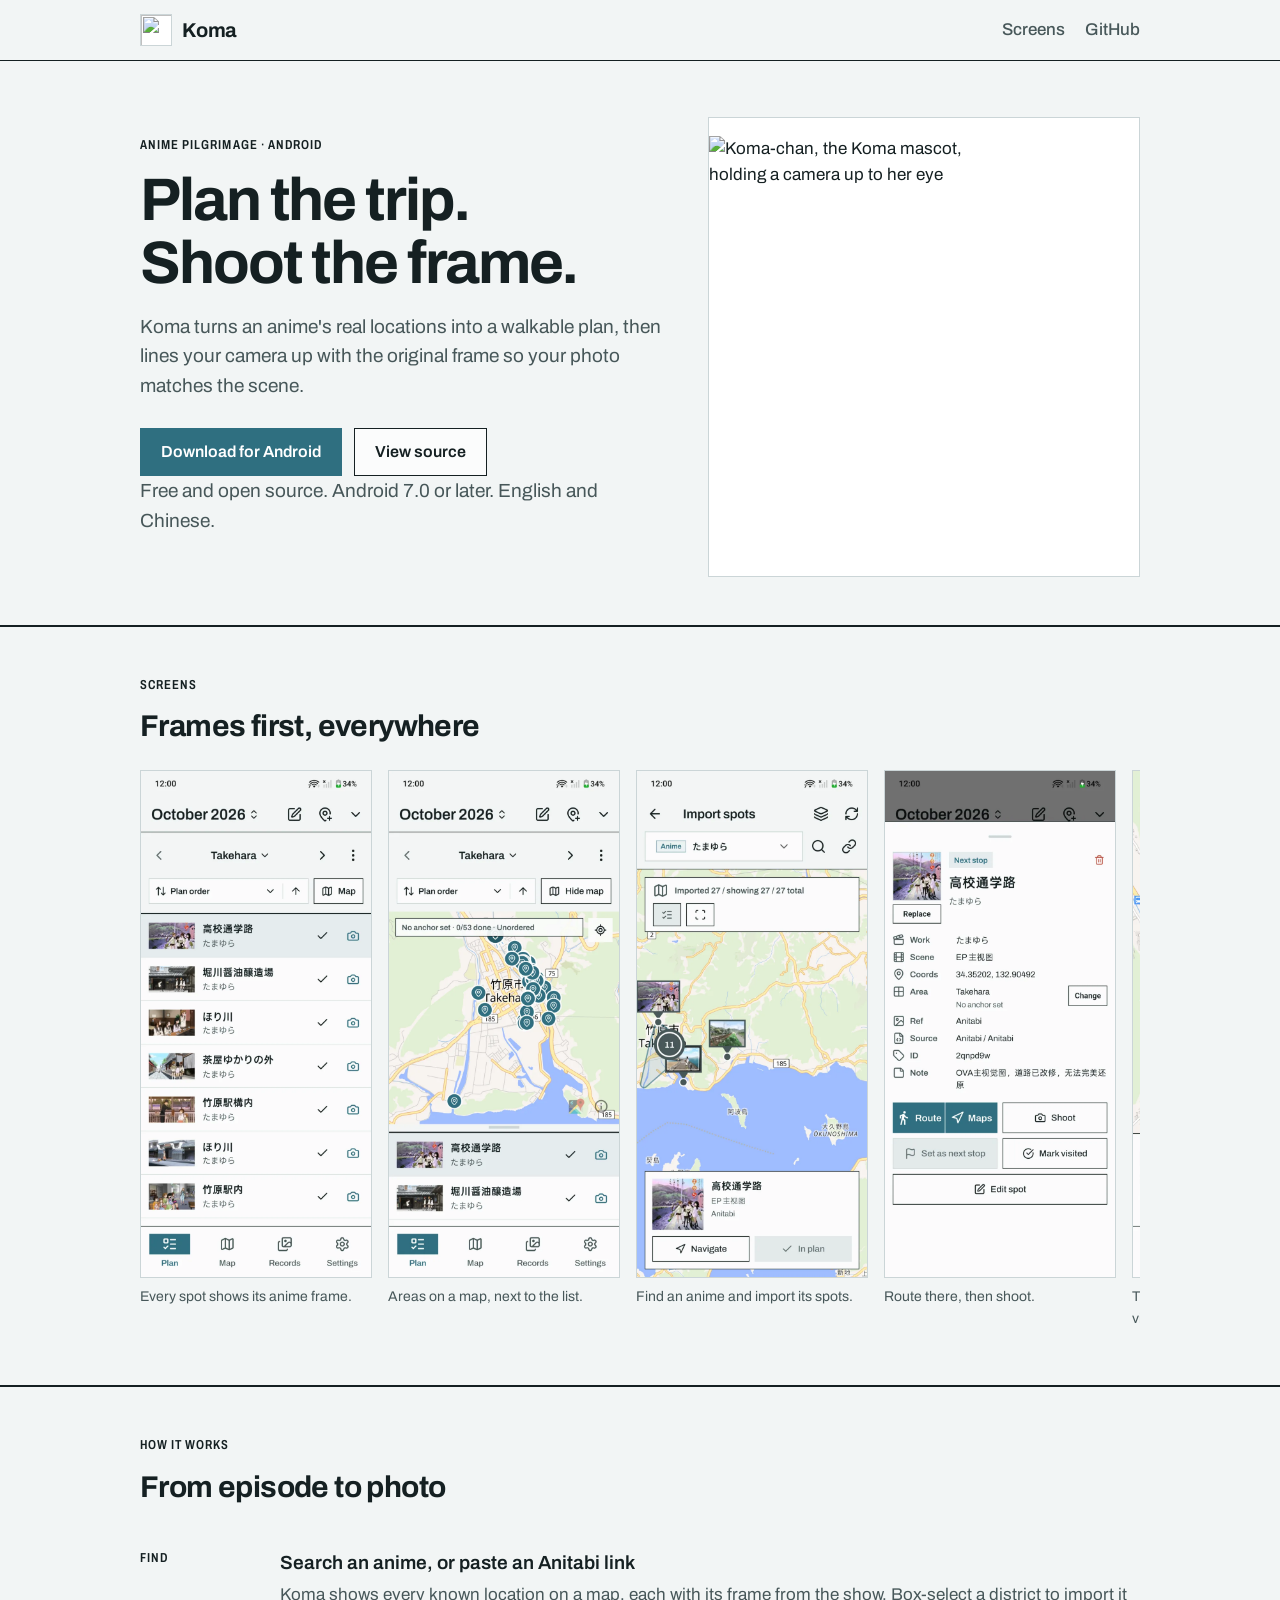
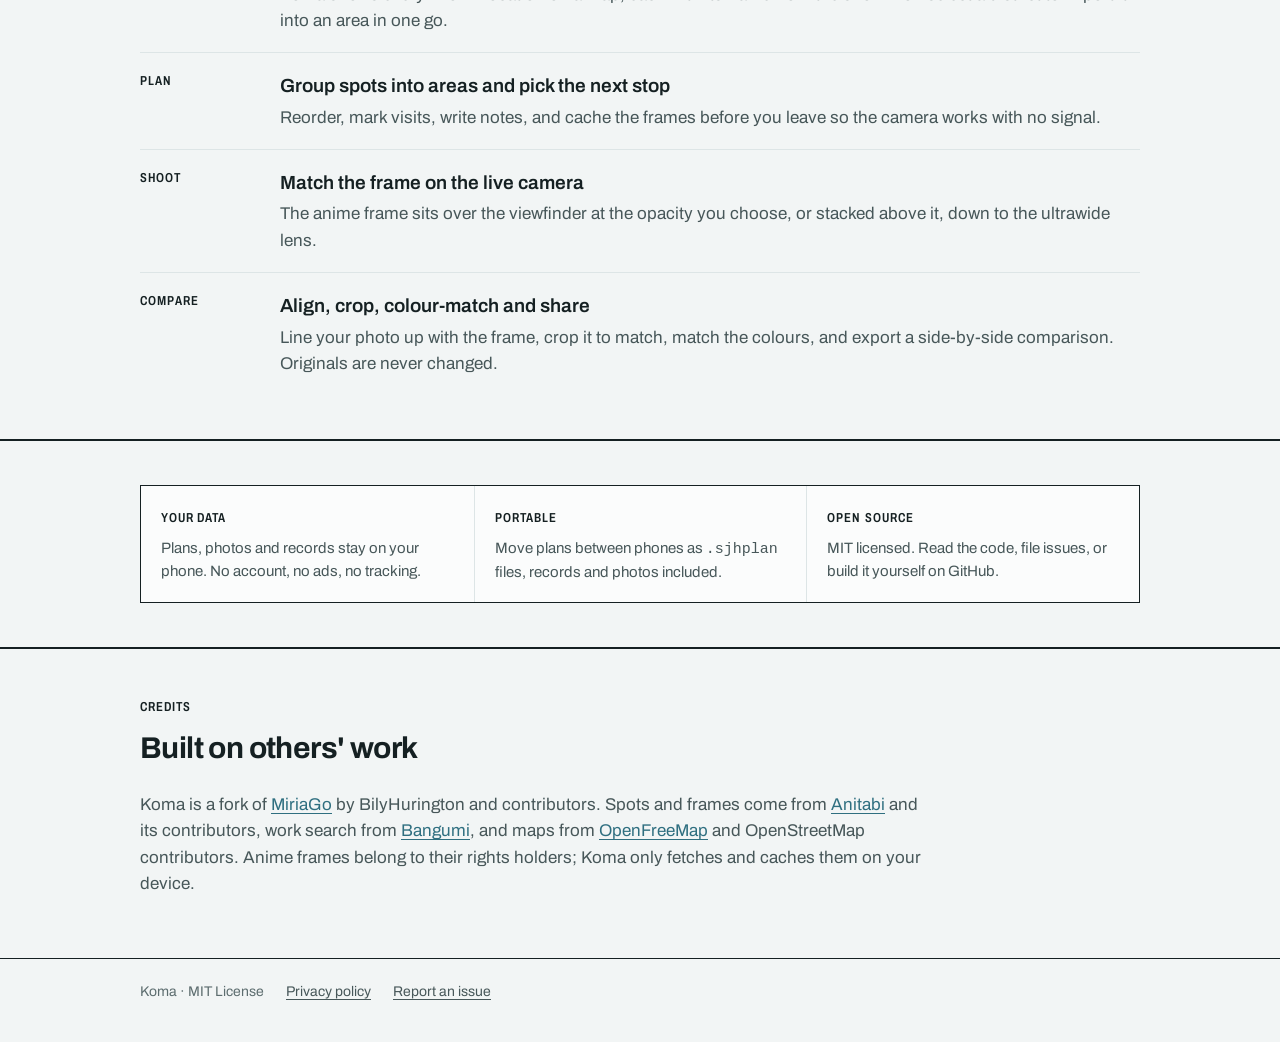
==== site/index.html @ 2b9eb12a "docs(site): add a GitHub Pages site with screenshots A one-page site at kuro-cat.github.io/Koma: Kom" ====
<!doctype html>
<html lang="en">
<head>
<meta charset="utf-8">
<meta name="viewport" content="width=device-width, initial-scale=1">
<title>Koma: anime pilgrimage planner</title>
<meta name="description" content="Koma turns an anime's real locations into a walkable plan and lines your camera up with the original frame. Free, open source, for Android.">
<meta property="og:title" content="Koma">
<meta property="og:description" content="Plan an anime pilgrimage. Shoot the frame.">
<meta property="og:image" content="https://kuro-cat.github.io/Koma/icon.jpg">
<link rel="icon" href="icon.jpg">
<link rel="preconnect" href="https://fonts.googleapis.com">
<link rel="preconnect" href="https://fonts.gstatic.com" crossorigin>
<link href="https://fonts.googleapis.com/css2?family=Archivo:wdth,wght@62..100,400..700&display=swap" rel="stylesheet">
<style>
  :root {
    --paper: #F2F5F5; --raise: #FBFCFC; --mist: #E2E9EA;
    --ink: #152022; --ink-2: #475759; --ink-3: #5D6D6F;
    --rule: #CBD5D7; --rule-2: #DDE5E6;
    --accent: #2F6F80; --on-accent: #FFFFFF; --wash: #E3EDEF;
    --art: #FFFFFF;
  }
  @media (prefers-color-scheme: dark) {
    :root {
      --paper: #0F1A1C; --raise: #1C2D30; --mist: #172628;
      --ink: #E4ECEC; --ink-2: #A3B3B4; --ink-3: #8C9D9E;
      --rule: #2C4043; --rule-2: #223436;
      --accent: #6FB3C4; --on-accent: #0F1A1C; --wash: #1D3236;
    }
  }
  * { box-sizing: border-box; }
  html { -webkit-text-size-adjust: 100%; }
  body {
    margin: 0; background: var(--paper); color: var(--ink);
    font: 400 17px/1.55 "Archivo", system-ui, sans-serif;
    font-variant-numeric: tabular-nums;
  }
  a { color: var(--accent); text-underline-offset: 3px; }
  ::selection { background: var(--accent); color: var(--on-accent); }
  .wrap { max-width: 1040px; margin: 0 auto; padding: 0 20px; }

  header { border-bottom: 1px solid var(--ink); background: var(--paper); }
  header .wrap { display: flex; align-items: center; gap: 12px; height: 60px; }
  .mark { display: flex; align-items: center; gap: 10px; text-decoration: none; color: var(--ink); }
  .mark img { width: 32px; height: 32px; border: 1px solid var(--rule); background: #fff; }
  .mark b { font-weight: 700; font-size: 20px; letter-spacing: -0.01em; }
  header nav { margin-left: auto; display: flex; gap: 20px; }
  header nav a { color: var(--ink-2); text-decoration: none; font-weight: 500; }
  header nav a:hover { color: var(--ink); }

  .caps {
    font-stretch: 75%; font-weight: 600; text-transform: uppercase;
    letter-spacing: 0.08em; font-size: 13px; color: var(--ink);
  }

  .hero { display: grid; grid-template-columns: 1.1fr 0.9fr; gap: 40px; align-items: center; padding-block: 56px 48px; }
  .hero h1 { font-size: clamp(36px, 6vw, 60px); line-height: 1.04; letter-spacing: -0.035em; font-weight: 700; margin: 12px 0 18px; }
  .hero p { font-size: 19px; color: var(--ink-2); max-width: 34em; margin: 0 0 28px; }
  .keys { display: flex; flex-wrap: wrap; gap: 12px; }
  .key {
    display: inline-flex; align-items: center; gap: 8px; min-height: 48px; padding: 0 20px;
    border: 1px solid var(--ink); background: var(--raise); color: var(--ink);
    font: 600 16px/1 "Archivo", sans-serif; text-decoration: none;
    transition: background .12s ease-out, color .12s ease-out;
  }
  .key:hover { background: var(--ink); color: var(--paper); }
  .key.primary { background: var(--accent); border-color: var(--accent); color: var(--on-accent); }
  .key.primary:hover { background: var(--ink); border-color: var(--ink); color: var(--paper); }
  .note { margin-top: 14px; font-size: 14px; color: var(--ink-3); }
  .art { background: var(--art); border: 1px solid var(--rule); display: flex; justify-content: center; padding: 18px 0 0; }
  .art img { width: min(100%, 300px); height: auto; display: block; }

  section { padding: 44px 0; }
  section > .wrap > h2 { font-size: 30px; letter-spacing: -0.02em; margin: 6px 0 20px; font-weight: 700; }
  .rule { border-top: 2px solid var(--ink); }

  .shots { display: grid; grid-auto-flow: column; grid-auto-columns: 232px; gap: 16px; overflow-x: auto; padding-bottom: 12px; scroll-snap-type: x mandatory; }
  .shots figure { margin: 0; scroll-snap-align: start; }
  .shots img { width: 100%; height: auto; display: block; border: 1px solid var(--rule); background: var(--raise); }
  .shots figcaption { font-size: 14px; color: var(--ink-2); margin-top: 8px; }

  .steps { list-style: none; margin: 0; padding: 0; }
  .steps li { display: grid; grid-template-columns: 120px 1fr; gap: 20px; padding: 18px 0; border-bottom: 1px solid var(--rule-2); }
  .steps li:last-child { border-bottom: 0; }
  .steps h3 { margin: 0 0 4px; font-size: 19px; font-weight: 600; }
  .steps p { margin: 0; color: var(--ink-2); }

  .facts { display: grid; grid-template-columns: repeat(3, 1fr); gap: 0; border: 1px solid var(--ink); background: var(--raise); }
  .facts div { padding: 18px 20px; border-left: 1px solid var(--rule-2); }
  .facts div:first-child { border-left: 0; }
  .facts p { margin: 6px 0 0; color: var(--ink-2); font-size: 15px; }

  .credits p { color: var(--ink-2); max-width: 46em; }

  footer { border-top: 1px solid var(--ink); padding: 22px 0 40px; font-size: 14px; color: var(--ink-3); }
  footer .wrap { display: flex; flex-wrap: wrap; gap: 8px 22px; }
  footer a { color: var(--ink-2); }

  @media (max-width: 760px) {
    .hero { grid-template-columns: 1fr; padding-top: 24px; gap: 28px; }
    .art { order: -1; }
    .art img { width: min(70%, 260px); }
    .steps li { grid-template-columns: 1fr; gap: 4px; }
    .facts { grid-template-columns: 1fr; }
    .facts div { border-left: 0; border-top: 1px solid var(--rule-2); }
    .facts div:first-child { border-top: 0; }
    header nav a.optional { display: none; }
  }
  @media (prefers-reduced-motion: reduce) {
    .key { transition: none; }
  }
</style>
</head>
<body>
<header>
  <div class="wrap">
    <a class="mark" href="./"><img src="icon.jpg" alt=""><b>Koma</b></a>
    <nav>
      <a class="optional" href="#screens">Screens</a>
      <a href="https://github.com/kuro-cat/Koma">GitHub</a>
    </nav>
  </div>
</header>

<main>
  <div class="wrap hero">
    <div>
      <span class="caps">Anime pilgrimage · Android</span>
      <h1>Plan the trip.<br>Shoot the frame.</h1>
      <p>Koma turns an anime's real locations into a walkable plan, then lines your camera up with the original frame so your photo matches the scene.</p>
      <div class="keys">
        <a class="key primary" href="https://github.com/kuro-cat/Koma/releases/latest">Download for Android</a>
        <a class="key" href="https://github.com/kuro-cat/Koma">View source</a>
      </div>
      <p class="note">Free and open source. Android 7.0 or later. English and Chinese.</p>
    </div>
    <div class="art">
      <picture>
        <source srcset="koma_still.webp" media="(prefers-reduced-motion: reduce)">
        <img src="koma_loading.webp" width="480" height="704" alt="Koma-chan, the Koma mascot, holding a camera up to her eye">
      </picture>
    </div>
  </div>

  <section id="screens" class="rule">
    <div class="wrap">
      <span class="caps">Screens</span>
      <h2>Frames first, everywhere</h2>
      <div class="shots">
        <figure><img src="screenshots/01-plan.webp" width="720" height="1584" loading="lazy" alt="Plan tab listing spots with their anime frames"><figcaption>Every spot shows its anime frame.</figcaption></figure>
        <figure><img src="screenshots/02-plan-map.webp" width="720" height="1584" loading="lazy" alt="Plan tab with the area map open"><figcaption>Areas on a map, next to the list.</figcaption></figure>
        <figure><img src="screenshots/05-import.webp" width="720" height="1584" loading="lazy" alt="Import map with anime frames pinned to their locations"><figcaption>Find an anime and import its spots.</figcaption></figure>
        <figure><img src="screenshots/03-spot.webp" width="720" height="1584" loading="lazy" alt="Spot sheet with scene details and actions"><figcaption>Route there, then shoot.</figcaption></figure>
        <figure><img src="screenshots/04-map.webp" width="720" height="1584" loading="lazy" alt="Map tab with the current area and next stop"><figcaption>The map keeps your next stop in view.</figcaption></figure>
        <figure><img src="screenshots/06-plans.webp" width="720" height="1584" loading="lazy" alt="All plans with a plan's details opened"><figcaption>Plans with their works and progress.</figcaption></figure>
        <figure><img src="screenshots/07-appearance.webp" width="720" height="1584" loading="lazy" alt="Appearance settings with theme colours"><figcaption>Light, dark and five theme colours.</figcaption></figure>
        <figure><img src="screenshots/08-plan-dark.webp" width="720" height="1584" loading="lazy" alt="Plan tab in dark mode"><figcaption>Dark mode for night trips.</figcaption></figure>
      </div>
    </div>
  </section>

  <section class="rule">
    <div class="wrap">
      <span class="caps">How it works</span>
      <h2>From episode to photo</h2>
      <ol class="steps">
        <li><span class="caps">Find</span><div><h3>Search an anime, or paste an Anitabi link</h3><p>Koma shows every known location on a map, each with its frame from the show. Box-select a district to import it into an area in one go.</p></div></li>
        <li><span class="caps">Plan</span><div><h3>Group spots into areas and pick the next stop</h3><p>Reorder, mark visits, write notes, and cache the frames before you leave so the camera works with no signal.</p></div></li>
        <li><span class="caps">Shoot</span><div><h3>Match the frame on the live camera</h3><p>The anime frame sits over the viewfinder at the opacity you choose, or stacked above it, down to the ultrawide lens.</p></div></li>
        <li><span class="caps">Compare</span><div><h3>Align, crop, colour-match and share</h3><p>Line your photo up with the frame, crop it to match, match the colours, and export a side-by-side comparison. Originals are never changed.</p></div></li>
      </ol>
    </div>
  </section>

  <section class="rule">
    <div class="wrap">
      <div class="facts">
        <div><span class="caps">Your data</span><p>Plans, photos and records stay on your phone. No account, no ads, no tracking.</p></div>
        <div><span class="caps">Portable</span><p>Move plans between phones as <code>.sjhplan</code> files, records and photos included.</p></div>
        <div><span class="caps">Open source</span><p>MIT licensed. Read the code, file issues, or build it yourself on GitHub.</p></div>
      </div>
    </div>
  </section>

  <section class="rule credits">
    <div class="wrap">
      <span class="caps">Credits</span>
      <h2>Built on others' work</h2>
      <p>Koma is a fork of <a href="https://github.com/BilyHurington/MiriaGo">MiriaGo</a> by BilyHurington and contributors. Spots and frames come from <a href="https://anitabi.cn">Anitabi</a> and its contributors, work search from <a href="https://bgm.tv">Bangumi</a>, and maps from <a href="https://openfreemap.org">OpenFreeMap</a> and OpenStreetMap contributors. Anime frames belong to their rights holders; Koma only fetches and caches them on your device.</p>
    </div>
  </section>
</main>

<footer>
  <div class="wrap">
    <span>Koma · MIT License</span>
    <a href="privacy.html">Privacy policy</a>
    <a href="https://github.com/kuro-cat/Koma/issues">Report an issue</a>
  </div>
</footer>
</body>
</html>
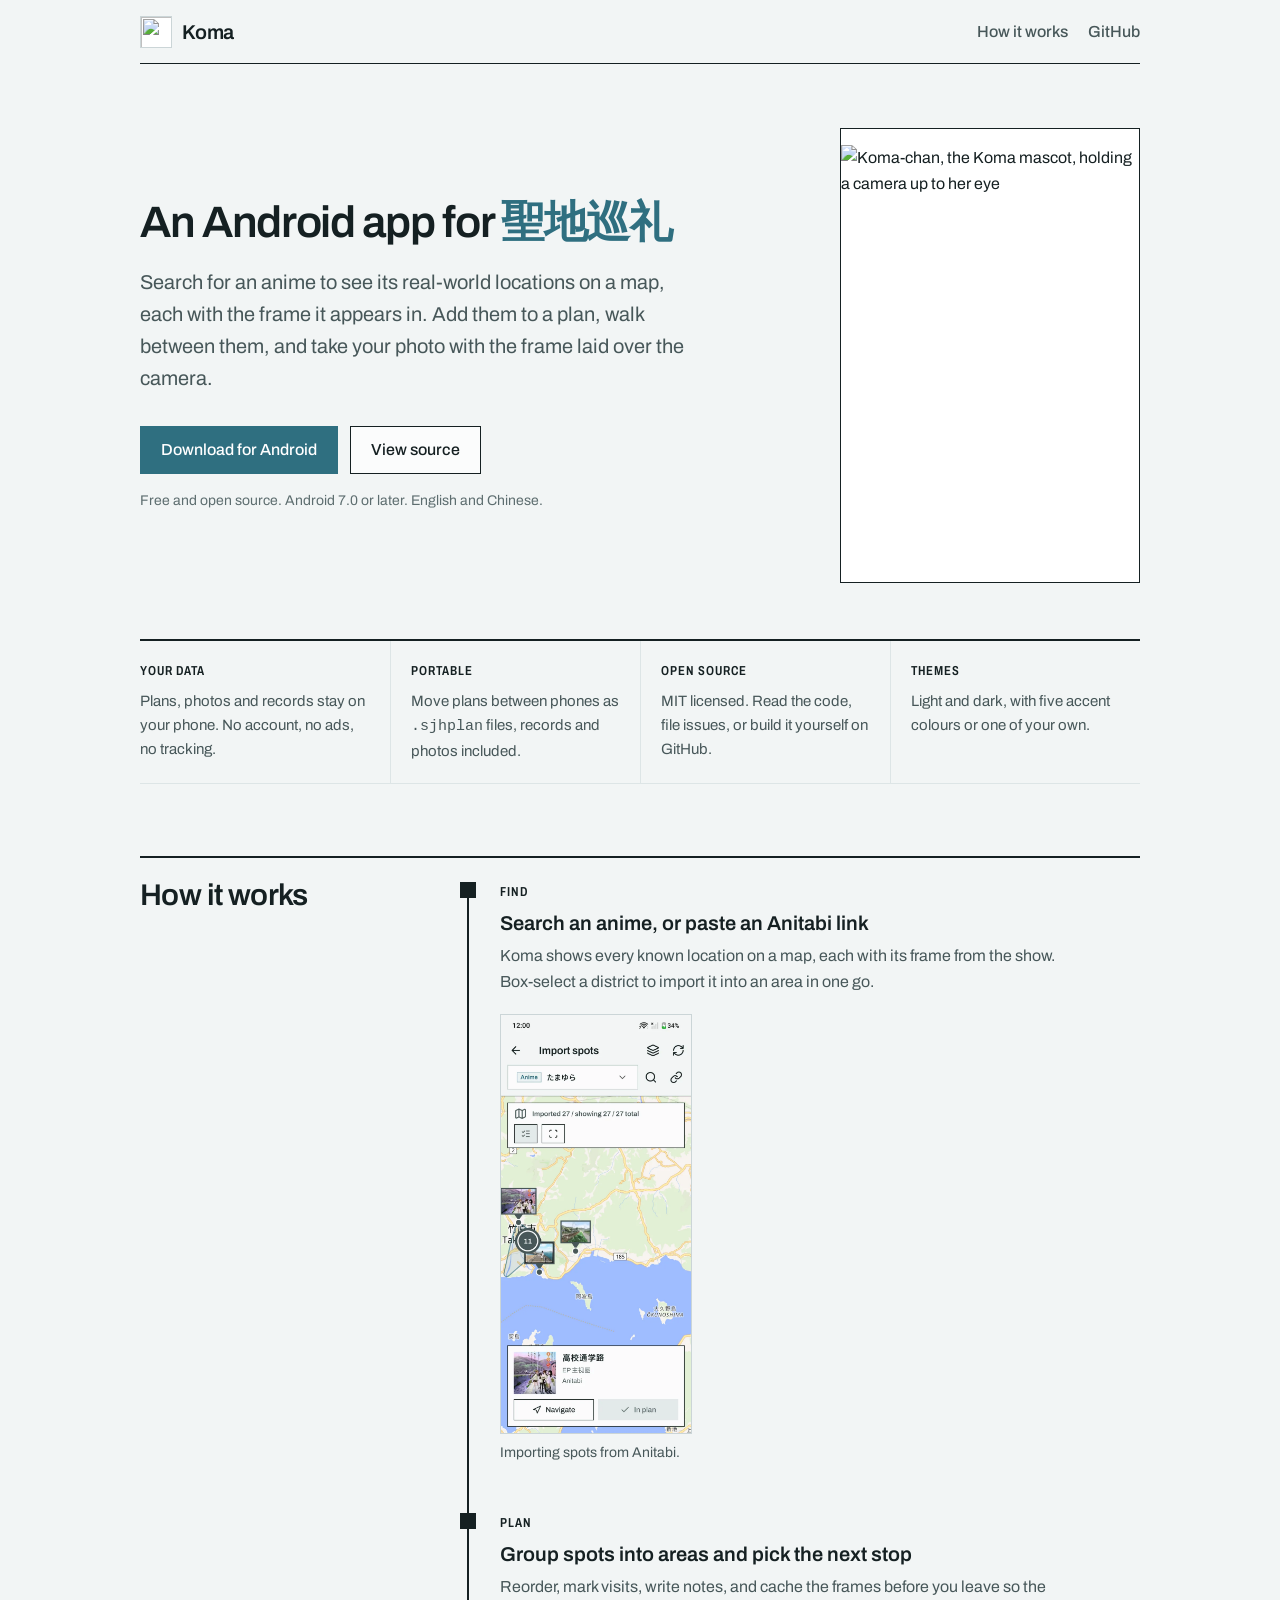
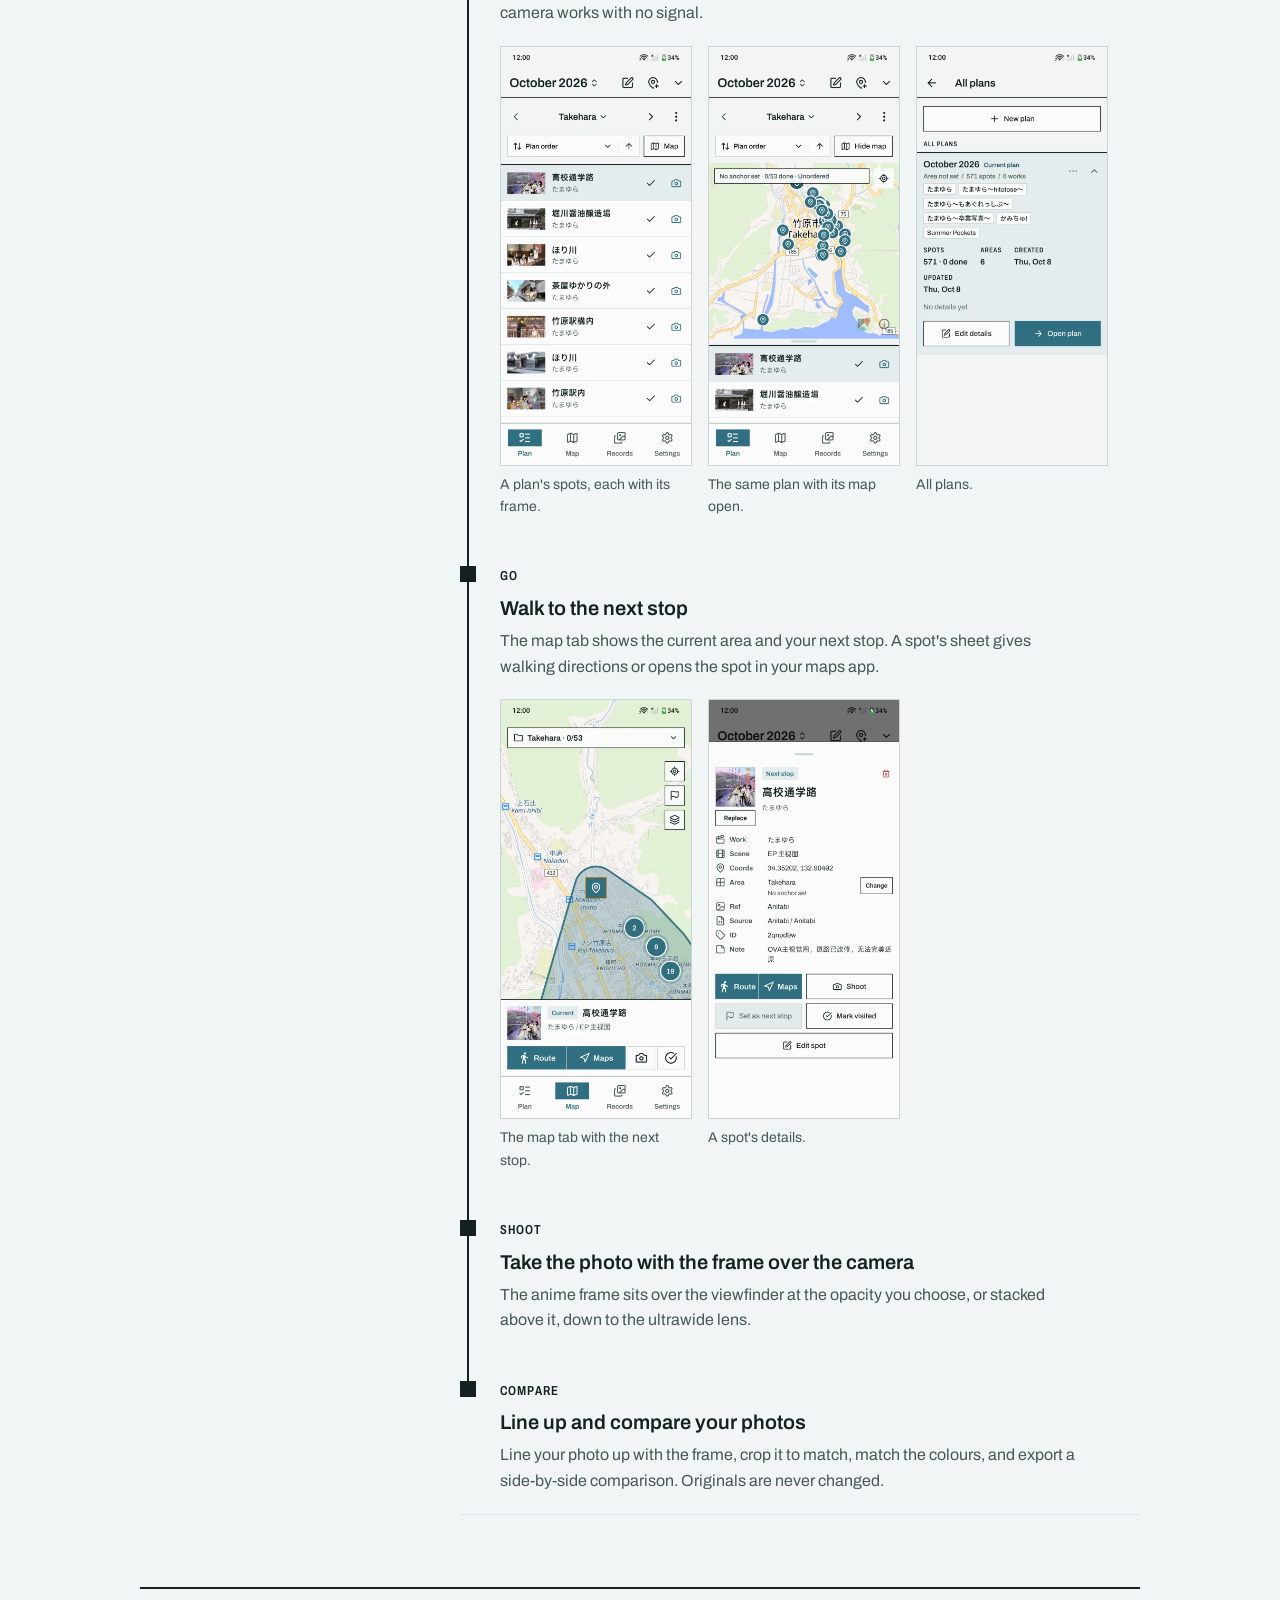
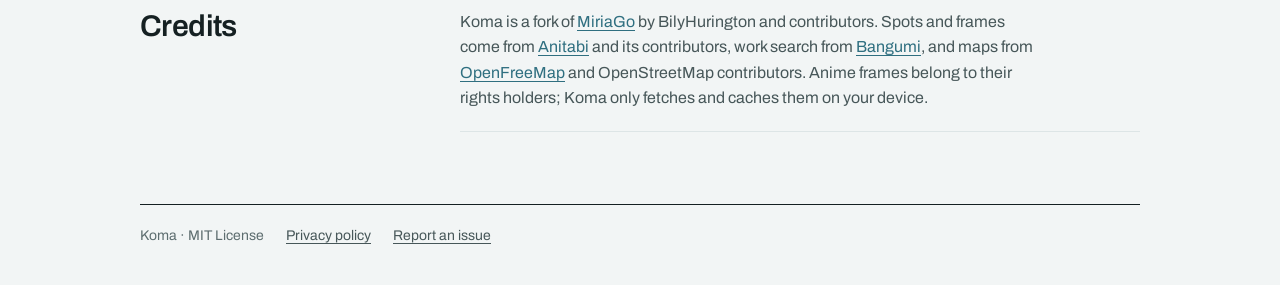
==== commit 55fd0a77: "docs(site): plain copy, light theme and a how-it-works timeline The headline says what Koma is. Scre" ====
--- a/site/index.html
+++ b/site/index.html
@@ -3,111 +3,80 @@
 <head>
 <meta charset="utf-8">
 <meta name="viewport" content="width=device-width, initial-scale=1">
-<title>Koma: anime pilgrimage planner</title>
+<meta name="color-scheme" content="light">
+<title>Koma: an Android app for 聖地巡礼</title>
 <meta name="description" content="Koma turns an anime's real locations into a walkable plan and lines your camera up with the original frame. Free, open source, for Android.">
 <meta property="og:title" content="Koma">
-<meta property="og:description" content="Plan an anime pilgrimage. Shoot the frame.">
+<meta property="og:description" content="An Android app for visiting the real places shown in anime and photographing them to match the scene.">
 <meta property="og:image" content="https://kuro-cat.github.io/Koma/icon.jpg">
 <link rel="icon" href="icon.jpg">
 <link rel="preconnect" href="https://fonts.googleapis.com">
 <link rel="preconnect" href="https://fonts.gstatic.com" crossorigin>
 <link href="https://fonts.googleapis.com/css2?family=Archivo:wdth,wght@62..100,400..700&display=swap" rel="stylesheet">
+<link rel="stylesheet" href="style.css">
 <style>
-  :root {
-    --paper: #F2F5F5; --raise: #FBFCFC; --mist: #E2E9EA;
-    --ink: #152022; --ink-2: #475759; --ink-3: #5D6D6F;
-    --rule: #CBD5D7; --rule-2: #DDE5E6;
-    --accent: #2F6F80; --on-accent: #FFFFFF; --wash: #E3EDEF;
-    --art: #FFFFFF;
-  }
-  @media (prefers-color-scheme: dark) {
-    :root {
-      --paper: #0F1A1C; --raise: #1C2D30; --mist: #172628;
-      --ink: #E4ECEC; --ink-2: #A3B3B4; --ink-3: #8C9D9E;
-      --rule: #2C4043; --rule-2: #223436;
-      --accent: #6FB3C4; --on-accent: #0F1A1C; --wash: #1D3236;
-    }
-  }
-  * { box-sizing: border-box; }
-  html { -webkit-text-size-adjust: 100%; }
-  body {
-    margin: 0; background: var(--paper); color: var(--ink);
-    font: 400 17px/1.55 "Archivo", system-ui, sans-serif;
-    font-variant-numeric: tabular-nums;
-  }
-  a { color: var(--accent); text-underline-offset: 3px; }
-  ::selection { background: var(--accent); color: var(--on-accent); }
-  .wrap { max-width: 1040px; margin: 0 auto; padding: 0 20px; }
+  .hero { display: grid; grid-template-columns: 1fr 300px; gap: 56px; align-items: center; padding-block: 64px 56px; }
+  .hero h1 { font-size: 44px; line-height: 1.06; letter-spacing: -0.03em; margin: 0 0 20px; }
+  .hero .jp { color: var(--accent); }
+  .lede { font-size: 20px; color: var(--ink-2); max-width: 28em; margin: 0 0 32px; }
+  .keys { display: flex; flex-wrap: wrap; gap: 12px; }
+  .note { margin: 16px 0 0; font-size: 14px; color: var(--ink-3); }
+  .art { border: 1px solid var(--ink); background: #fff; padding-top: 16px; }
+  .art img { display: block; width: 100%; height: auto; }
 
-  header { border-bottom: 1px solid var(--ink); background: var(--paper); }
-  header .wrap { display: flex; align-items: center; gap: 12px; height: 60px; }
-  .mark { display: flex; align-items: center; gap: 10px; text-decoration: none; color: var(--ink); }
-  .mark img { width: 32px; height: 32px; border: 1px solid var(--rule); background: #fff; }
-  .mark b { font-weight: 700; font-size: 20px; letter-spacing: -0.01em; }
-  header nav { margin-left: auto; display: flex; gap: 20px; }
-  header nav a { color: var(--ink-2); text-decoration: none; font-weight: 500; }
-  header nav a:hover { color: var(--ink); }
+  /* The facts read as one ruled row under the hero, split by seams. */
+  .facts { display: grid; grid-template-columns: repeat(4, 1fr); border-top: 2px solid var(--ink); border-bottom: 1px solid var(--rule-2); }
+  .facts div { padding: 16px 20px 20px; border-left: 1px solid var(--rule-2); }
+  .facts div:first-child { padding-left: 0; border-left: 0; }
+  .facts p { margin: 6px 0 0; color: var(--ink-2); font-size: 15px; }
 
-  .caps {
-    font-stretch: 75%; font-weight: 600; text-transform: uppercase;
-    letter-spacing: 0.08em; font-size: 13px; color: var(--ink);
-  }
+  /* Sections: the name on the left, the content on the right, under one rule. */
+  section { margin-top: 72px; }
+  section > .wrap { display: grid; grid-template-columns: 280px minmax(0, 1fr); gap: 0 40px; border-top: 2px solid var(--ink); padding-top: 20px; }
+  section h2 { font-size: 30px; line-height: 1.15; letter-spacing: -0.02em; margin: 0; }
 
-  .hero { display: grid; grid-template-columns: 1.1fr 0.9fr; gap: 40px; align-items: center; padding-block: 56px 48px; }
-  .hero h1 { font-size: clamp(36px, 6vw, 60px); line-height: 1.04; letter-spacing: -0.035em; font-weight: 700; margin: 12px 0 18px; }
-  .hero p { font-size: 19px; color: var(--ink-2); max-width: 34em; margin: 0 0 28px; }
-  .keys { display: flex; flex-wrap: wrap; gap: 12px; }
-  .key {
-    display: inline-flex; align-items: center; gap: 8px; min-height: 48px; padding: 0 20px;
-    border: 1px solid var(--ink); background: var(--raise); color: var(--ink);
-    font: 600 16px/1 "Archivo", sans-serif; text-decoration: none;
-    transition: background .12s ease-out, color .12s ease-out;
-  }
-  .key:hover { background: var(--ink); color: var(--paper); }
-  .key.primary { background: var(--accent); border-color: var(--accent); color: var(--on-accent); }
-  .key.primary:hover { background: var(--ink); border-color: var(--ink); color: var(--paper); }
-  .note { margin-top: 14px; font-size: 14px; color: var(--ink-3); }
-  .art { background: var(--art); border: 1px solid var(--rule); display: flex; justify-content: center; padding: 18px 0 0; }
-  .art img { width: min(100%, 300px); height: auto; display: block; }
+  /* Steps hang off one ink line, each on a square node. */
+  .timeline { list-style: none; margin: 0; padding: 0; }
+  .timeline li { position: relative; padding: 0 0 44px 40px; }
+  .timeline li::before { content: ""; position: absolute; left: 7px; top: 12px; bottom: -12px; width: 2px; background: var(--ink); }
+  .timeline li:last-child { padding-bottom: 20px; border-bottom: 1px solid var(--rule-2); }
+  .timeline li:last-child::before { display: none; }
+  .timeline li::after { content: ""; position: absolute; left: 0; top: 4px; width: 16px; height: 16px; background: var(--ink); }
+  .timeline h3 { margin: 4px 0 4px; font-size: 20px; }
+  .timeline p { margin: 0; color: var(--ink-2); max-width: 36em; }
 
-  section { padding: 44px 0; }
-  section > .wrap > h2 { font-size: 30px; letter-spacing: -0.02em; margin: 6px 0 20px; font-weight: 700; }
-  .rule { border-top: 2px solid var(--ink); }
-
-  .shots { display: grid; grid-auto-flow: column; grid-auto-columns: 232px; gap: 16px; overflow-x: auto; padding-bottom: 12px; scroll-snap-type: x mandatory; }
-  .shots figure { margin: 0; scroll-snap-align: start; }
+  .shots { display: flex; gap: 16px; margin-top: 20px; overflow-x: auto; scrollbar-width: thin; }
+  .shots figure { margin: 0; flex: 0 0 192px; }
   .shots img { width: 100%; height: auto; display: block; border: 1px solid var(--rule); background: var(--raise); }
   .shots figcaption { font-size: 14px; color: var(--ink-2); margin-top: 8px; }
 
-  .steps { list-style: none; margin: 0; padding: 0; }
-  .steps li { display: grid; grid-template-columns: 120px 1fr; gap: 20px; padding: 18px 0; border-bottom: 1px solid var(--rule-2); }
-  .steps li:last-child { border-bottom: 0; }
-  .steps h3 { margin: 0 0 4px; font-size: 19px; font-weight: 600; }
-  .steps p { margin: 0; color: var(--ink-2); }
+  .credits .body { padding-bottom: 20px; border-bottom: 1px solid var(--rule-2); }
+  .credits p { color: var(--ink-2); max-width: 36em; margin: 0; }
 
-  .facts { display: grid; grid-template-columns: repeat(3, 1fr); gap: 0; border: 1px solid var(--ink); background: var(--raise); }
-  .facts div { padding: 18px 20px; border-left: 1px solid var(--rule-2); }
-  .facts div:first-child { border-left: 0; }
-  .facts p { margin: 6px 0 0; color: var(--ink-2); font-size: 15px; }
+  footer { margin-top: 72px; }
 
-  .credits p { color: var(--ink-2); max-width: 46em; }
-
-  footer { border-top: 1px solid var(--ink); padding: 22px 0 40px; font-size: 14px; color: var(--ink-3); }
-  footer .wrap { display: flex; flex-wrap: wrap; gap: 8px 22px; }
-  footer a { color: var(--ink-2); }
-
-  @media (max-width: 760px) {
-    .hero { grid-template-columns: 1fr; padding-top: 24px; gap: 28px; }
-    .art { order: -1; }
-    .art img { width: min(70%, 260px); }
-    .steps li { grid-template-columns: 1fr; gap: 4px; }
+  @media (max-width: 860px) {
+    .hero { grid-template-columns: 1fr 200px; gap: 28px; padding-block: 40px; }
+    .hero h1 { font-size: 36px; }
+    .facts { grid-template-columns: 1fr 1fr; }
+    .facts div:nth-child(odd) { padding-left: 0; border-left: 0; }
+    .facts div:nth-child(n+3) { border-top: 1px solid var(--rule-2); }
+    section > .wrap { grid-template-columns: minmax(0, 1fr); }
+    section h2 { font-size: 22px; margin-bottom: 24px; }
+  }
+  @media (max-width: 640px) {
+    .hero { grid-template-columns: 1fr; padding-block: 32px 40px; }
+    .hero h1 { font-size: 32px; }
+    .lede { font-size: 16px; margin-bottom: 24px; }
+    .art { order: -1; width: 180px; }
     .facts { grid-template-columns: 1fr; }
-    .facts div { border-left: 0; border-top: 1px solid var(--rule-2); }
-    .facts div:first-child { border-top: 0; }
+    .facts div, .facts div:first-child { padding: 14px 0 16px; border-left: 0; }
+    .facts div + div { border-top: 1px solid var(--rule-2); }
+    .timeline li { padding-left: 32px; }
+    .shots { margin-right: -20px; padding-right: 20px; }
+    .shots figure { flex-basis: 150px; }
+    section, footer { margin-top: 48px; }
     header nav a.optional { display: none; }
-  }
-  @media (prefers-reduced-motion: reduce) {
-    .key { transition: none; }
   }
 </style>
 </head>
@@ -116,7 +85,7 @@
   <div class="wrap">
     <a class="mark" href="./"><img src="icon.jpg" alt=""><b>Koma</b></a>
     <nav>
-      <a class="optional" href="#screens">Screens</a>
+      <a class="optional" href="#how">How it works</a>
       <a href="https://github.com/kuro-cat/Koma">GitHub</a>
     </nav>
   </div>
@@ -125,68 +94,76 @@
 <main>
   <div class="wrap hero">
     <div>
-      <span class="caps">Anime pilgrimage · Android</span>
-      <h1>Plan the trip.<br>Shoot the frame.</h1>
-      <p>Koma turns an anime's real locations into a walkable plan, then lines your camera up with the original frame so your photo matches the scene.</p>
+      <h1>An Android app for <span lang="ja" class="jp">聖地巡礼</span></h1>
+      <p class="lede">Search for an anime to see its real-world locations on a map, each with the frame it appears in. Add them to a plan, walk between them, and take your photo with the frame laid over the camera.</p>
       <div class="keys">
-        <a class="key primary" href="https://github.com/kuro-cat/Koma/releases/latest">Download for Android</a>
+        <a class="key primary" href="https://github.com/kuro-cat/Koma/releases/latest/download/Koma.apk">Download for Android</a>
         <a class="key" href="https://github.com/kuro-cat/Koma">View source</a>
       </div>
       <p class="note">Free and open source. Android 7.0 or later. English and Chinese.</p>
     </div>
-    <div class="art">
-      <picture>
-        <source srcset="koma_still.webp" media="(prefers-reduced-motion: reduce)">
-        <img src="koma_loading.webp" width="480" height="704" alt="Koma-chan, the Koma mascot, holding a camera up to her eye">
-      </picture>
-    </div>
+    <picture class="art">
+      <source srcset="koma_still.webp" media="(prefers-reduced-motion: reduce)">
+      <img src="koma_loading.webp" width="480" height="704" alt="Koma-chan, the Koma mascot, holding a camera up to her eye">
+    </picture>
   </div>
 
-  <section id="screens" class="rule">
+  <div class="wrap facts">
+    <div><span class="caps">Your data</span><p>Plans, photos and records stay on your phone. No account, no ads, no tracking.</p></div>
+    <div><span class="caps">Portable</span><p>Move plans between phones as <code>.sjhplan</code> files, records and photos included.</p></div>
+    <div><span class="caps">Open source</span><p>MIT licensed. Read the code, file issues, or build it yourself on GitHub.</p></div>
+    <div><span class="caps">Themes</span><p>Light and dark, with five accent colours or one of your own.</p></div>
+  </div>
+
+  <section id="how">
     <div class="wrap">
-      <span class="caps">Screens</span>
-      <h2>Frames first, everywhere</h2>
-      <div class="shots">
-        <figure><img src="screenshots/01-plan.webp" width="720" height="1584" loading="lazy" alt="Plan tab listing spots with their anime frames"><figcaption>Every spot shows its anime frame.</figcaption></figure>
-        <figure><img src="screenshots/02-plan-map.webp" width="720" height="1584" loading="lazy" alt="Plan tab with the area map open"><figcaption>Areas on a map, next to the list.</figcaption></figure>
-        <figure><img src="screenshots/05-import.webp" width="720" height="1584" loading="lazy" alt="Import map with anime frames pinned to their locations"><figcaption>Find an anime and import its spots.</figcaption></figure>
-        <figure><img src="screenshots/03-spot.webp" width="720" height="1584" loading="lazy" alt="Spot sheet with scene details and actions"><figcaption>Route there, then shoot.</figcaption></figure>
-        <figure><img src="screenshots/04-map.webp" width="720" height="1584" loading="lazy" alt="Map tab with the current area and next stop"><figcaption>The map keeps your next stop in view.</figcaption></figure>
-        <figure><img src="screenshots/06-plans.webp" width="720" height="1584" loading="lazy" alt="All plans with a plan's details opened"><figcaption>Plans with their works and progress.</figcaption></figure>
-        <figure><img src="screenshots/07-appearance.webp" width="720" height="1584" loading="lazy" alt="Appearance settings with theme colours"><figcaption>Light, dark and five theme colours.</figcaption></figure>
-        <figure><img src="screenshots/08-plan-dark.webp" width="720" height="1584" loading="lazy" alt="Plan tab in dark mode"><figcaption>Dark mode for night trips.</figcaption></figure>
-      </div>
-    </div>
-  </section>
-
-  <section class="rule">
-    <div class="wrap">
-      <span class="caps">How it works</span>
-      <h2>From episode to photo</h2>
-      <ol class="steps">
-        <li><span class="caps">Find</span><div><h3>Search an anime, or paste an Anitabi link</h3><p>Koma shows every known location on a map, each with its frame from the show. Box-select a district to import it into an area in one go.</p></div></li>
-        <li><span class="caps">Plan</span><div><h3>Group spots into areas and pick the next stop</h3><p>Reorder, mark visits, write notes, and cache the frames before you leave so the camera works with no signal.</p></div></li>
-        <li><span class="caps">Shoot</span><div><h3>Match the frame on the live camera</h3><p>The anime frame sits over the viewfinder at the opacity you choose, or stacked above it, down to the ultrawide lens.</p></div></li>
-        <li><span class="caps">Compare</span><div><h3>Align, crop, colour-match and share</h3><p>Line your photo up with the frame, crop it to match, match the colours, and export a side-by-side comparison. Originals are never changed.</p></div></li>
+      <h2>How it works</h2>
+      <ol class="timeline">
+        <li>
+          <span class="caps">Find</span>
+          <h3>Search an anime, or paste an Anitabi link</h3>
+          <p>Koma shows every known location on a map, each with its frame from the show. Box-select a district to import it into an area in one go.</p>
+          <div class="shots">
+            <figure><img src="screenshots/05-import.webp" width="720" height="1584" loading="lazy" alt="Import map with anime frames pinned to their locations"><figcaption>Importing spots from Anitabi.</figcaption></figure>
+          </div>
+        </li>
+        <li>
+          <span class="caps">Plan</span>
+          <h3>Group spots into areas and pick the next stop</h3>
+          <p>Reorder, mark visits, write notes, and cache the frames before you leave so the camera works with no signal.</p>
+          <div class="shots">
+            <figure><img src="screenshots/01-plan.webp" width="720" height="1584" loading="lazy" alt="Plan tab listing spots with their anime frames"><figcaption>A plan's spots, each with its frame.</figcaption></figure>
+            <figure><img src="screenshots/02-plan-map.webp" width="720" height="1584" loading="lazy" alt="Plan tab with the area map open"><figcaption>The same plan with its map open.</figcaption></figure>
+            <figure><img src="screenshots/06-plans.webp" width="720" height="1584" loading="lazy" alt="All plans with a plan's details opened"><figcaption>All plans.</figcaption></figure>
+          </div>
+        </li>
+        <li>
+          <span class="caps">Go</span>
+          <h3>Walk to the next stop</h3>
+          <p>The map tab shows the current area and your next stop. A spot's sheet gives walking directions or opens the spot in your maps app.</p>
+          <div class="shots">
+            <figure><img src="screenshots/04-map.webp" width="720" height="1584" loading="lazy" alt="Map tab with the current area and next stop"><figcaption>The map tab with the next stop.</figcaption></figure>
+            <figure><img src="screenshots/03-spot.webp" width="720" height="1584" loading="lazy" alt="Spot sheet with scene details and actions"><figcaption>A spot's details.</figcaption></figure>
+          </div>
+        </li>
+        <li>
+          <span class="caps">Shoot</span>
+          <h3>Take the photo with the frame over the camera</h3>
+          <p>The anime frame sits over the viewfinder at the opacity you choose, or stacked above it, down to the ultrawide lens.</p>
+        </li>
+        <li>
+          <span class="caps">Compare</span>
+          <h3>Line up and compare your photos</h3>
+          <p>Line your photo up with the frame, crop it to match, match the colours, and export a side-by-side comparison. Originals are never changed.</p>
+        </li>
       </ol>
     </div>
   </section>
 
-  <section class="rule">
+  <section class="credits">
     <div class="wrap">
-      <div class="facts">
-        <div><span class="caps">Your data</span><p>Plans, photos and records stay on your phone. No account, no ads, no tracking.</p></div>
-        <div><span class="caps">Portable</span><p>Move plans between phones as <code>.sjhplan</code> files, records and photos included.</p></div>
-        <div><span class="caps">Open source</span><p>MIT licensed. Read the code, file issues, or build it yourself on GitHub.</p></div>
-      </div>
-    </div>
-  </section>
-
-  <section class="rule credits">
-    <div class="wrap">
-      <span class="caps">Credits</span>
-      <h2>Built on others' work</h2>
-      <p>Koma is a fork of <a href="https://github.com/BilyHurington/MiriaGo">MiriaGo</a> by BilyHurington and contributors. Spots and frames come from <a href="https://anitabi.cn">Anitabi</a> and its contributors, work search from <a href="https://bgm.tv">Bangumi</a>, and maps from <a href="https://openfreemap.org">OpenFreeMap</a> and OpenStreetMap contributors. Anime frames belong to their rights holders; Koma only fetches and caches them on your device.</p>
+      <h2>Credits</h2>
+      <div class="body"><p>Koma is a fork of <a href="https://github.com/BilyHurington/MiriaGo">MiriaGo</a> by BilyHurington and contributors. Spots and frames come from <a href="https://anitabi.cn">Anitabi</a> and its contributors, work search from <a href="https://bgm.tv">Bangumi</a>, and maps from <a href="https://openfreemap.org">OpenFreeMap</a> and OpenStreetMap contributors. Anime frames belong to their rights holders; Koma only fetches and caches them on your device.</p></div>
     </div>
   </section>
 </main>
--- a/site/style.css
+++ b/site/style.css
@@ -0,0 +1,57 @@
+:root {
+  color-scheme: light;
+  --paper: #F2F5F5; --raise: #FBFCFC; --paper-2: #E2E9EA;
+  --ink: #152022; --ink-2: #475759; --ink-3: #5D6D6F;
+  --rule: #CBD5D7; --rule-2: #DDE5E6;
+  --accent: #2F6F80; --on-accent: #FFFFFF;
+  /* Space between the content edge and the window edge. */
+  --gutter: max(20px, (100vw - 1000px) / 2);
+}
+* { box-sizing: border-box; }
+html { -webkit-text-size-adjust: 100%; scrollbar-color: var(--ink-3) var(--paper-2); }
+body {
+  margin: 0; background: var(--paper); color: var(--ink);
+  font: 400 16px/1.6 "Archivo", system-ui, sans-serif;
+  font-variant-numeric: tabular-nums;
+  overflow-x: clip;
+}
+a { color: var(--accent); text-underline-offset: 3px; }
+:focus-visible { outline: 2px solid var(--ink); outline-offset: 2px; }
+::selection { background: var(--accent); color: var(--on-accent); }
+h1, h2, h3 { font-weight: 600; text-wrap: balance; }
+/* Rules drawn on .wrap stop at the content edge. */
+.wrap { width: min(1000px, 100% - 40px); margin-inline: auto; }
+
+.caps {
+  font-stretch: 75%; font-weight: 600; text-transform: uppercase;
+  letter-spacing: 0.08em; font-size: 13px; color: var(--ink);
+}
+
+header .wrap { display: flex; align-items: center; gap: 12px; height: 64px; border-bottom: 1px solid var(--ink); }
+.mark { display: flex; align-items: center; gap: 10px; text-decoration: none; color: var(--ink); }
+.mark img { width: 32px; height: 32px; border: 1px solid var(--rule); background: #fff; }
+.mark b { font-weight: 600; font-size: 20px; letter-spacing: -0.01em; }
+header nav { margin-left: auto; margin-right: -10px; display: flex; }
+header nav a {
+  display: flex; align-items: center; min-height: 48px; padding: 0 10px;
+  color: var(--ink-2); text-decoration: none; font-weight: 500;
+}
+header nav a:hover { color: var(--ink); }
+
+.key {
+  display: inline-flex; align-items: center; min-height: 48px; padding: 0 20px;
+  border: 1px solid var(--ink); background: var(--raise); color: var(--ink);
+  font: 500 16px/1 "Archivo", sans-serif; text-decoration: none;
+  transition: background .12s ease-out, color .12s ease-out;
+}
+.key:hover, .key:active { background: var(--ink); color: var(--paper); }
+.key.primary { background: var(--accent); border-color: var(--accent); color: var(--on-accent); }
+.key.primary:hover, .key.primary:active { background: var(--ink); border-color: var(--ink); color: var(--paper); }
+
+footer { padding-bottom: 40px; font-size: 14px; color: var(--ink-3); }
+footer .wrap { display: flex; flex-wrap: wrap; gap: 8px 22px; padding-top: 20px; border-top: 1px solid var(--ink); }
+footer a { color: var(--ink-2); }
+
+@media (prefers-reduced-motion: reduce) {
+  .key { transition: none; }
+}
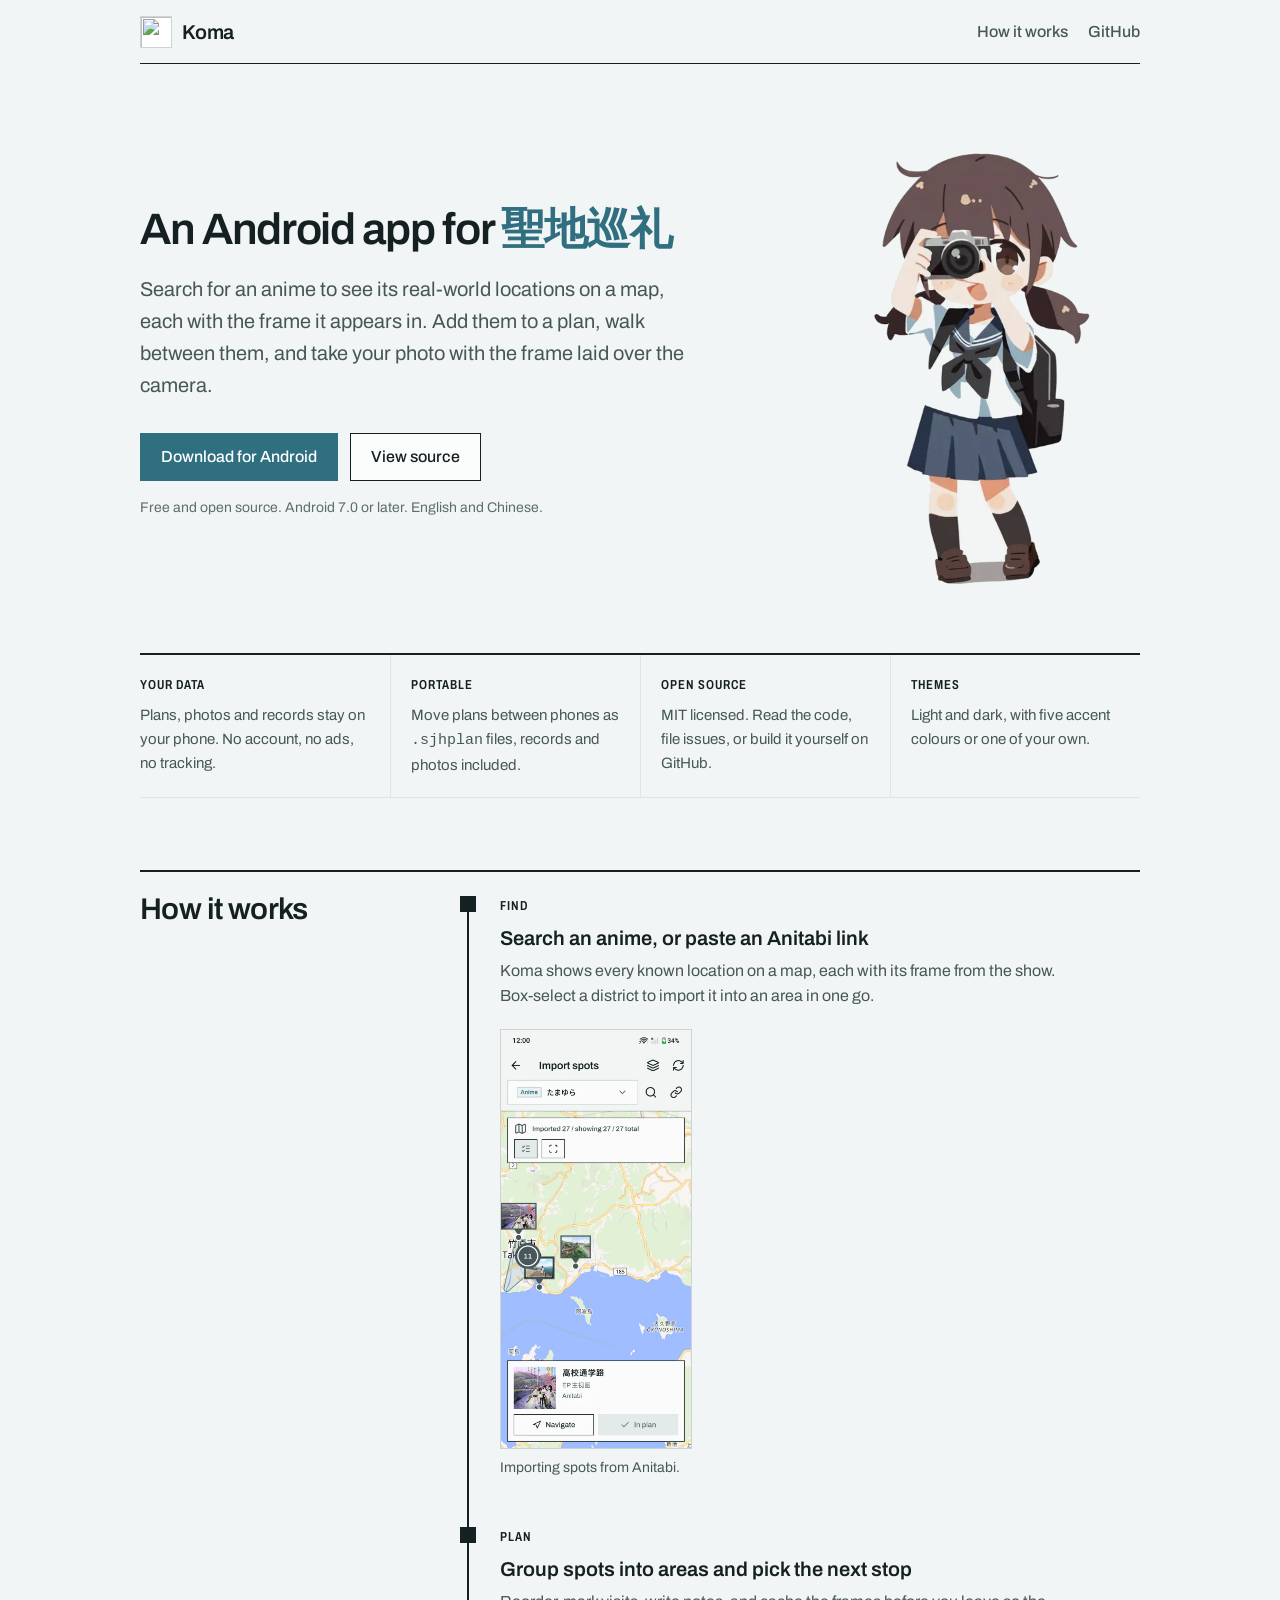
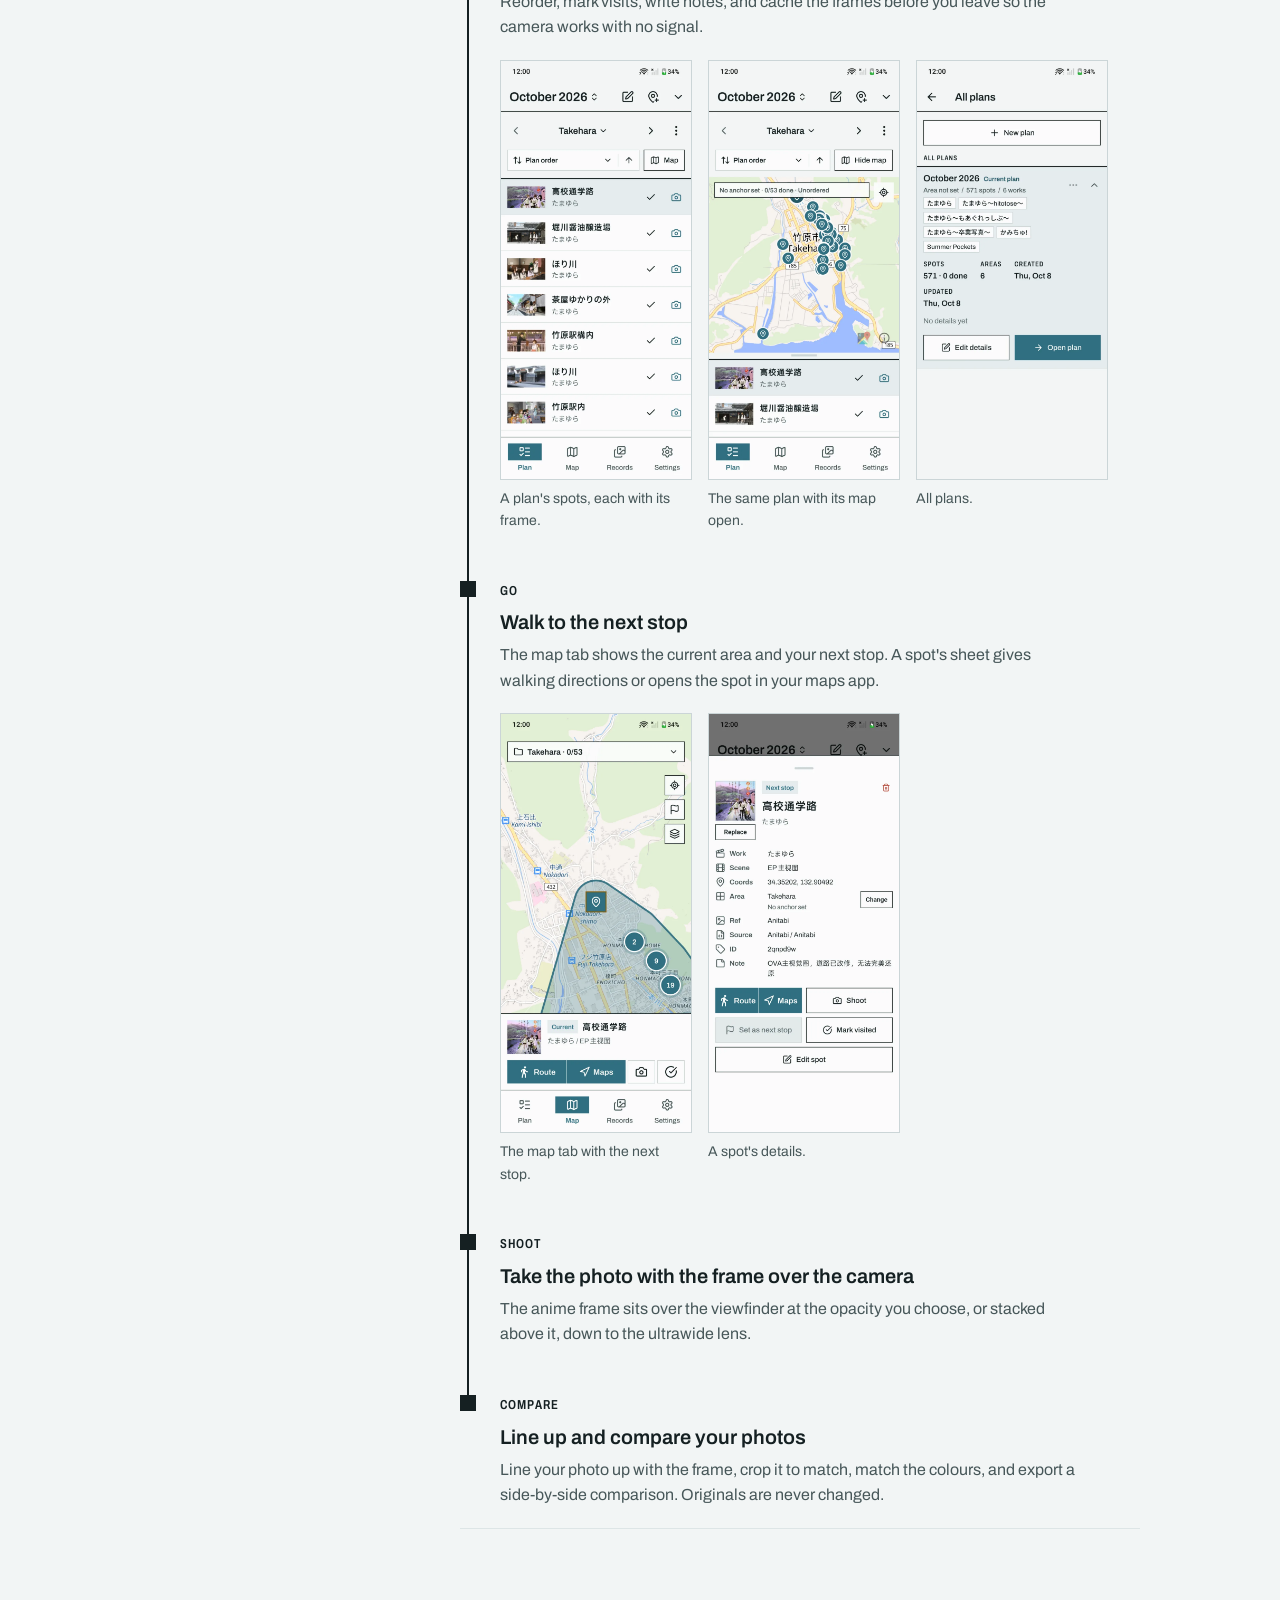
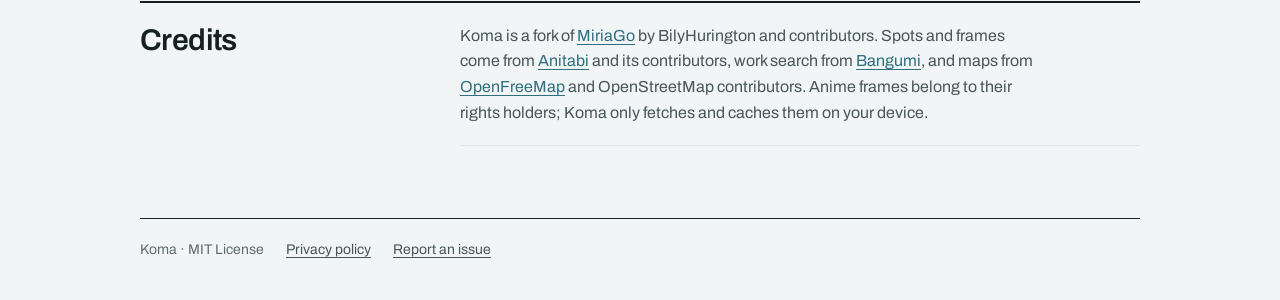
==== commit 207dc447: "docs(site): set Koma-chan on the page colour, without a frame The site keeps its own copies of the m" ====
--- a/site/index.html
+++ b/site/index.html
@@ -15,13 +15,13 @@
 <link href="https://fonts.googleapis.com/css2?family=Archivo:wdth,wght@62..100,400..700&display=swap" rel="stylesheet">
 <link rel="stylesheet" href="style.css">
 <style>
-  .hero { display: grid; grid-template-columns: 1fr 300px; gap: 56px; align-items: center; padding-block: 64px 56px; }
+  .hero { display: grid; grid-template-columns: 1fr 320px; gap: 56px; align-items: center; padding-block: 64px 56px; }
   .hero h1 { font-size: 44px; line-height: 1.06; letter-spacing: -0.03em; margin: 0 0 20px; }
   .hero .jp { color: var(--accent); }
   .lede { font-size: 20px; color: var(--ink-2); max-width: 28em; margin: 0 0 32px; }
   .keys { display: flex; flex-wrap: wrap; gap: 12px; }
   .note { margin: 16px 0 0; font-size: 14px; color: var(--ink-3); }
-  .art { border: 1px solid var(--ink); background: #fff; padding-top: 16px; }
+  /* The site's mascot frames are tinted so their ground is exactly --paper. */
   .art img { display: block; width: 100%; height: auto; }
 
   /* The facts read as one ruled row under the hero, split by seams. */
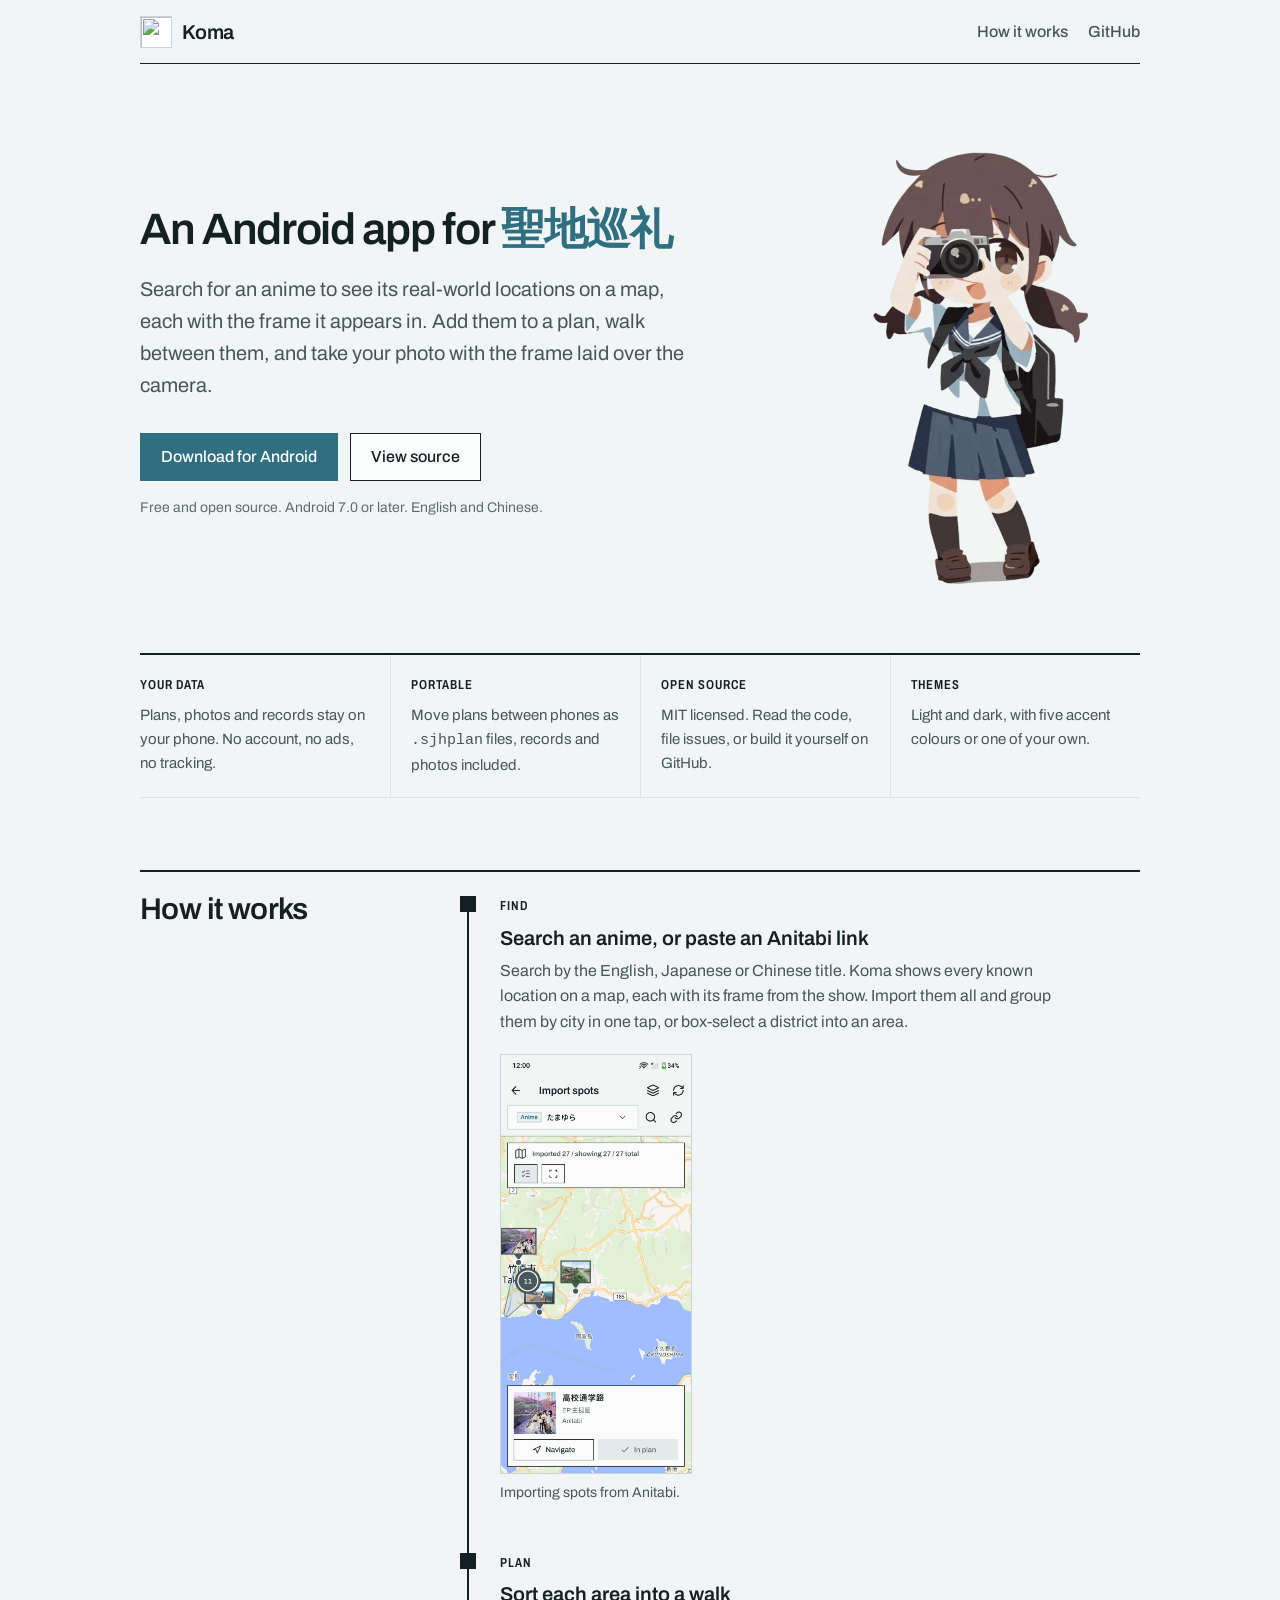
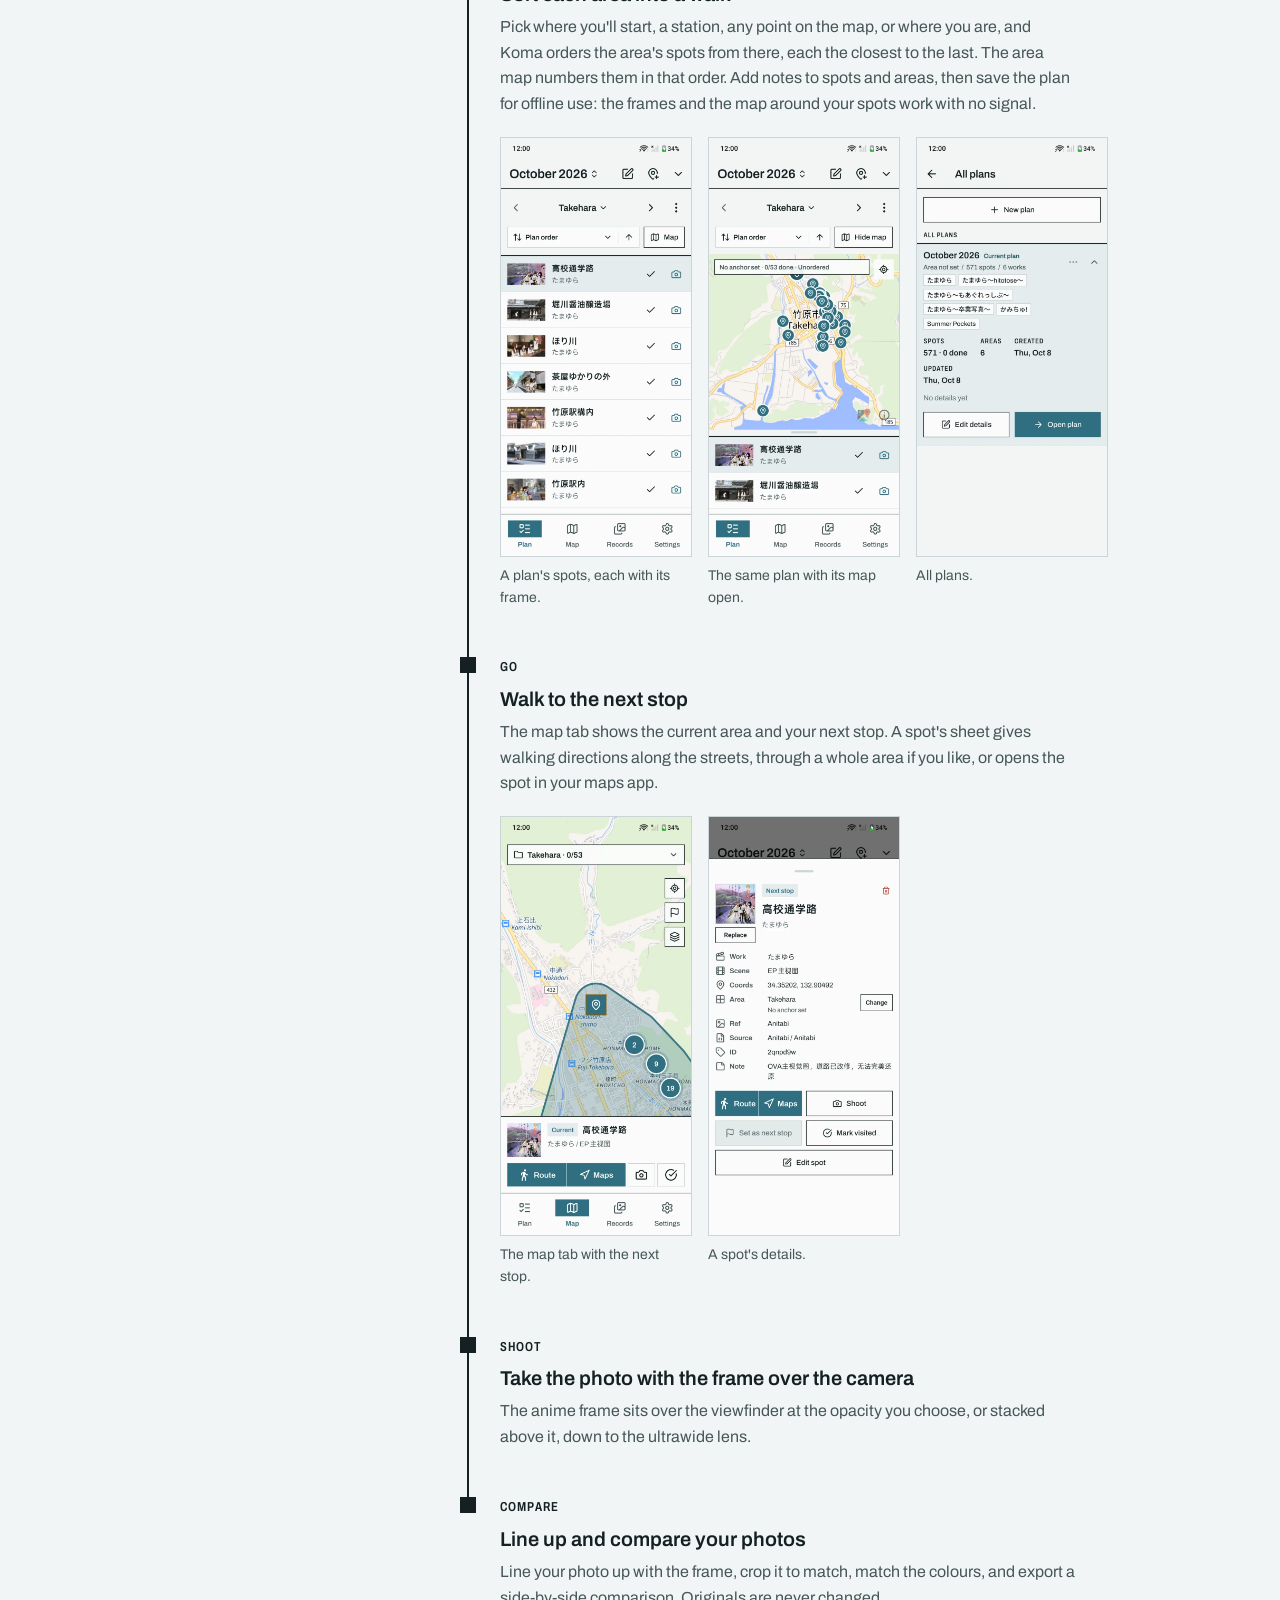
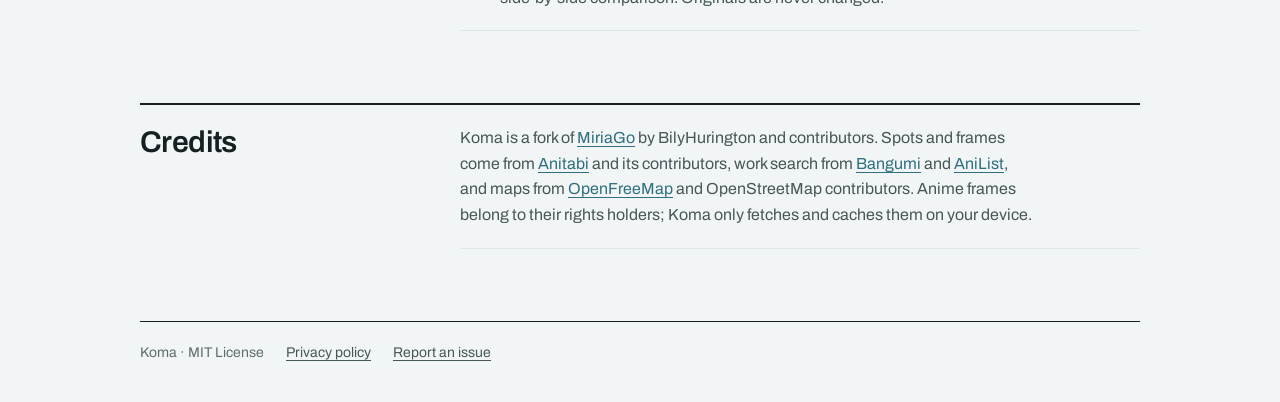
==== commit a029613c: "docs: describe the trip features in the README and site Search by English titles, group by city, wal" ====
--- a/site/index.html
+++ b/site/index.html
@@ -8,7 +8,7 @@
 <meta name="description" content="Koma turns an anime's real locations into a walkable plan and lines your camera up with the original frame. Free, open source, for Android.">
 <meta property="og:title" content="Koma">
 <meta property="og:description" content="An Android app for visiting the real places shown in anime and photographing them to match the scene.">
-<meta property="og:image" content="https://kuro-cat.github.io/Koma/icon.jpg">
+<meta property="og:image" content="https://kuro-cat.github.io/koma/icon.jpg">
 <link rel="icon" href="icon.jpg">
 <link rel="preconnect" href="https://fonts.googleapis.com">
 <link rel="preconnect" href="https://fonts.gstatic.com" crossorigin>
@@ -86,7 +86,7 @@
     <a class="mark" href="./"><img src="icon.jpg" alt=""><b>Koma</b></a>
     <nav>
       <a class="optional" href="#how">How it works</a>
-      <a href="https://github.com/kuro-cat/Koma">GitHub</a>
+      <a href="https://github.com/kuro-cat/koma">GitHub</a>
     </nav>
   </div>
 </header>
@@ -97,8 +97,8 @@
       <h1>An Android app for <span lang="ja" class="jp">聖地巡礼</span></h1>
       <p class="lede">Search for an anime to see its real-world locations on a map, each with the frame it appears in. Add them to a plan, walk between them, and take your photo with the frame laid over the camera.</p>
       <div class="keys">
-        <a class="key primary" href="https://github.com/kuro-cat/Koma/releases/latest/download/Koma.apk">Download for Android</a>
-        <a class="key" href="https://github.com/kuro-cat/Koma">View source</a>
+        <a class="key primary" href="https://github.com/kuro-cat/koma/releases/latest/download/Koma.apk">Download for Android</a>
+        <a class="key" href="https://github.com/kuro-cat/koma">View source</a>
       </div>
       <p class="note">Free and open source. Android 7.0 or later. English and Chinese.</p>
     </div>
@@ -122,15 +122,15 @@
         <li>
           <span class="caps">Find</span>
           <h3>Search an anime, or paste an Anitabi link</h3>
-          <p>Koma shows every known location on a map, each with its frame from the show. Box-select a district to import it into an area in one go.</p>
+          <p>Search by the English, Japanese or Chinese title. Koma shows every known location on a map, each with its frame from the show. Import them all and group them by city in one tap, or box-select a district into an area.</p>
           <div class="shots">
             <figure><img src="screenshots/05-import.webp" width="720" height="1584" loading="lazy" alt="Import map with anime frames pinned to their locations"><figcaption>Importing spots from Anitabi.</figcaption></figure>
           </div>
         </li>
         <li>
           <span class="caps">Plan</span>
-          <h3>Group spots into areas and pick the next stop</h3>
-          <p>Reorder, mark visits, write notes, and cache the frames before you leave so the camera works with no signal.</p>
+          <h3>Sort each area into a walk</h3>
+          <p>Pick where you'll start, a station, any point on the map, or where you are, and Koma orders the area's spots from there, each the closest to the last. The area map numbers them in that order. Add notes to spots and areas, then save the plan for offline use: the frames and the map around your spots work with no signal.</p>
           <div class="shots">
             <figure><img src="screenshots/01-plan.webp" width="720" height="1584" loading="lazy" alt="Plan tab listing spots with their anime frames"><figcaption>A plan's spots, each with its frame.</figcaption></figure>
             <figure><img src="screenshots/02-plan-map.webp" width="720" height="1584" loading="lazy" alt="Plan tab with the area map open"><figcaption>The same plan with its map open.</figcaption></figure>
@@ -140,7 +140,7 @@
         <li>
           <span class="caps">Go</span>
           <h3>Walk to the next stop</h3>
-          <p>The map tab shows the current area and your next stop. A spot's sheet gives walking directions or opens the spot in your maps app.</p>
+          <p>The map tab shows the current area and your next stop. A spot's sheet gives walking directions along the streets, through a whole area if you like, or opens the spot in your maps app.</p>
           <div class="shots">
             <figure><img src="screenshots/04-map.webp" width="720" height="1584" loading="lazy" alt="Map tab with the current area and next stop"><figcaption>The map tab with the next stop.</figcaption></figure>
             <figure><img src="screenshots/03-spot.webp" width="720" height="1584" loading="lazy" alt="Spot sheet with scene details and actions"><figcaption>A spot's details.</figcaption></figure>
@@ -163,7 +163,7 @@
   <section class="credits">
     <div class="wrap">
       <h2>Credits</h2>
-      <div class="body"><p>Koma is a fork of <a href="https://github.com/BilyHurington/MiriaGo">MiriaGo</a> by BilyHurington and contributors. Spots and frames come from <a href="https://anitabi.cn">Anitabi</a> and its contributors, work search from <a href="https://bgm.tv">Bangumi</a>, and maps from <a href="https://openfreemap.org">OpenFreeMap</a> and OpenStreetMap contributors. Anime frames belong to their rights holders; Koma only fetches and caches them on your device.</p></div>
+      <div class="body"><p>Koma is a fork of <a href="https://github.com/BilyHurington/MiriaGo">MiriaGo</a> by BilyHurington and contributors. Spots and frames come from <a href="https://anitabi.cn">Anitabi</a> and its contributors, work search from <a href="https://bgm.tv">Bangumi</a> and <a href="https://anilist.co">AniList</a>, and maps from <a href="https://openfreemap.org">OpenFreeMap</a> and OpenStreetMap contributors. Anime frames belong to their rights holders; Koma only fetches and caches them on your device.</p></div>
     </div>
   </section>
 </main>
@@ -172,7 +172,7 @@
   <div class="wrap">
     <span>Koma · MIT License</span>
     <a href="privacy.html">Privacy policy</a>
-    <a href="https://github.com/kuro-cat/Koma/issues">Report an issue</a>
+    <a href="https://github.com/kuro-cat/koma/issues">Report an issue</a>
   </div>
 </footer>
 </body>
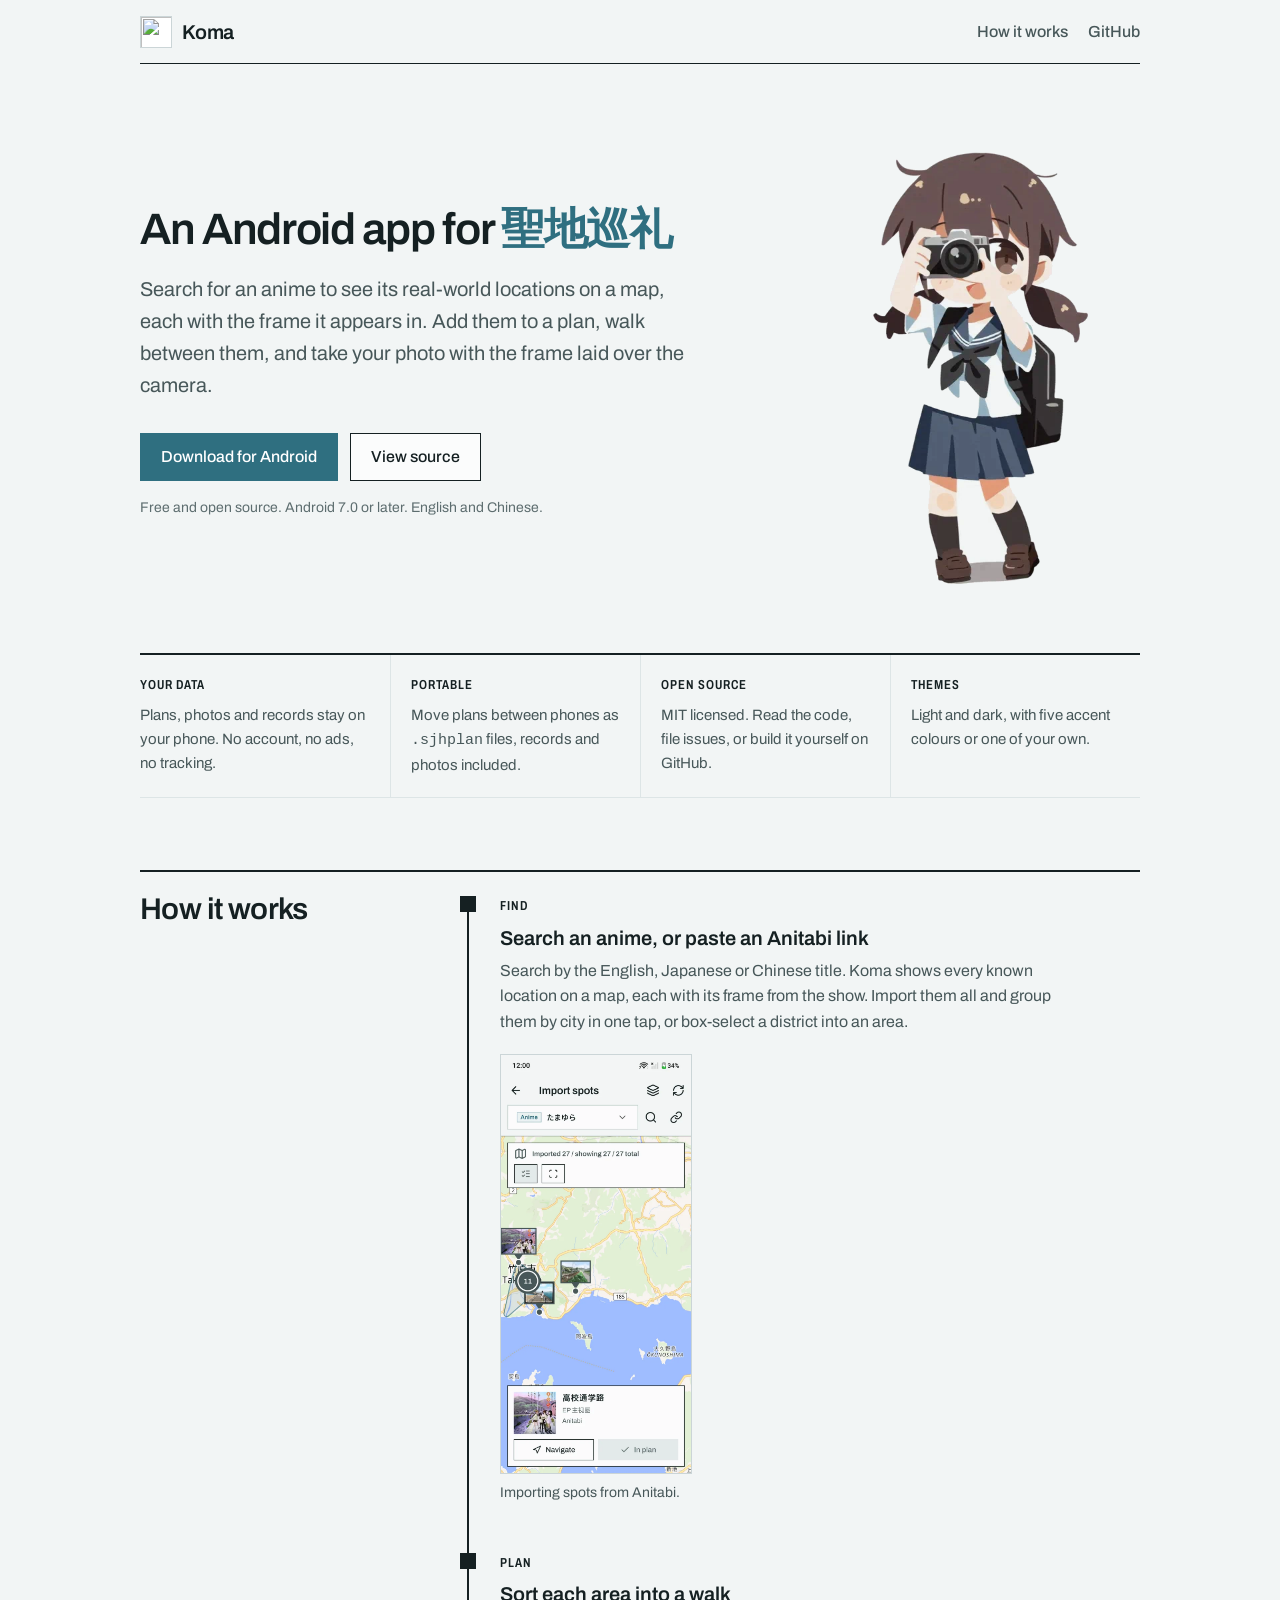
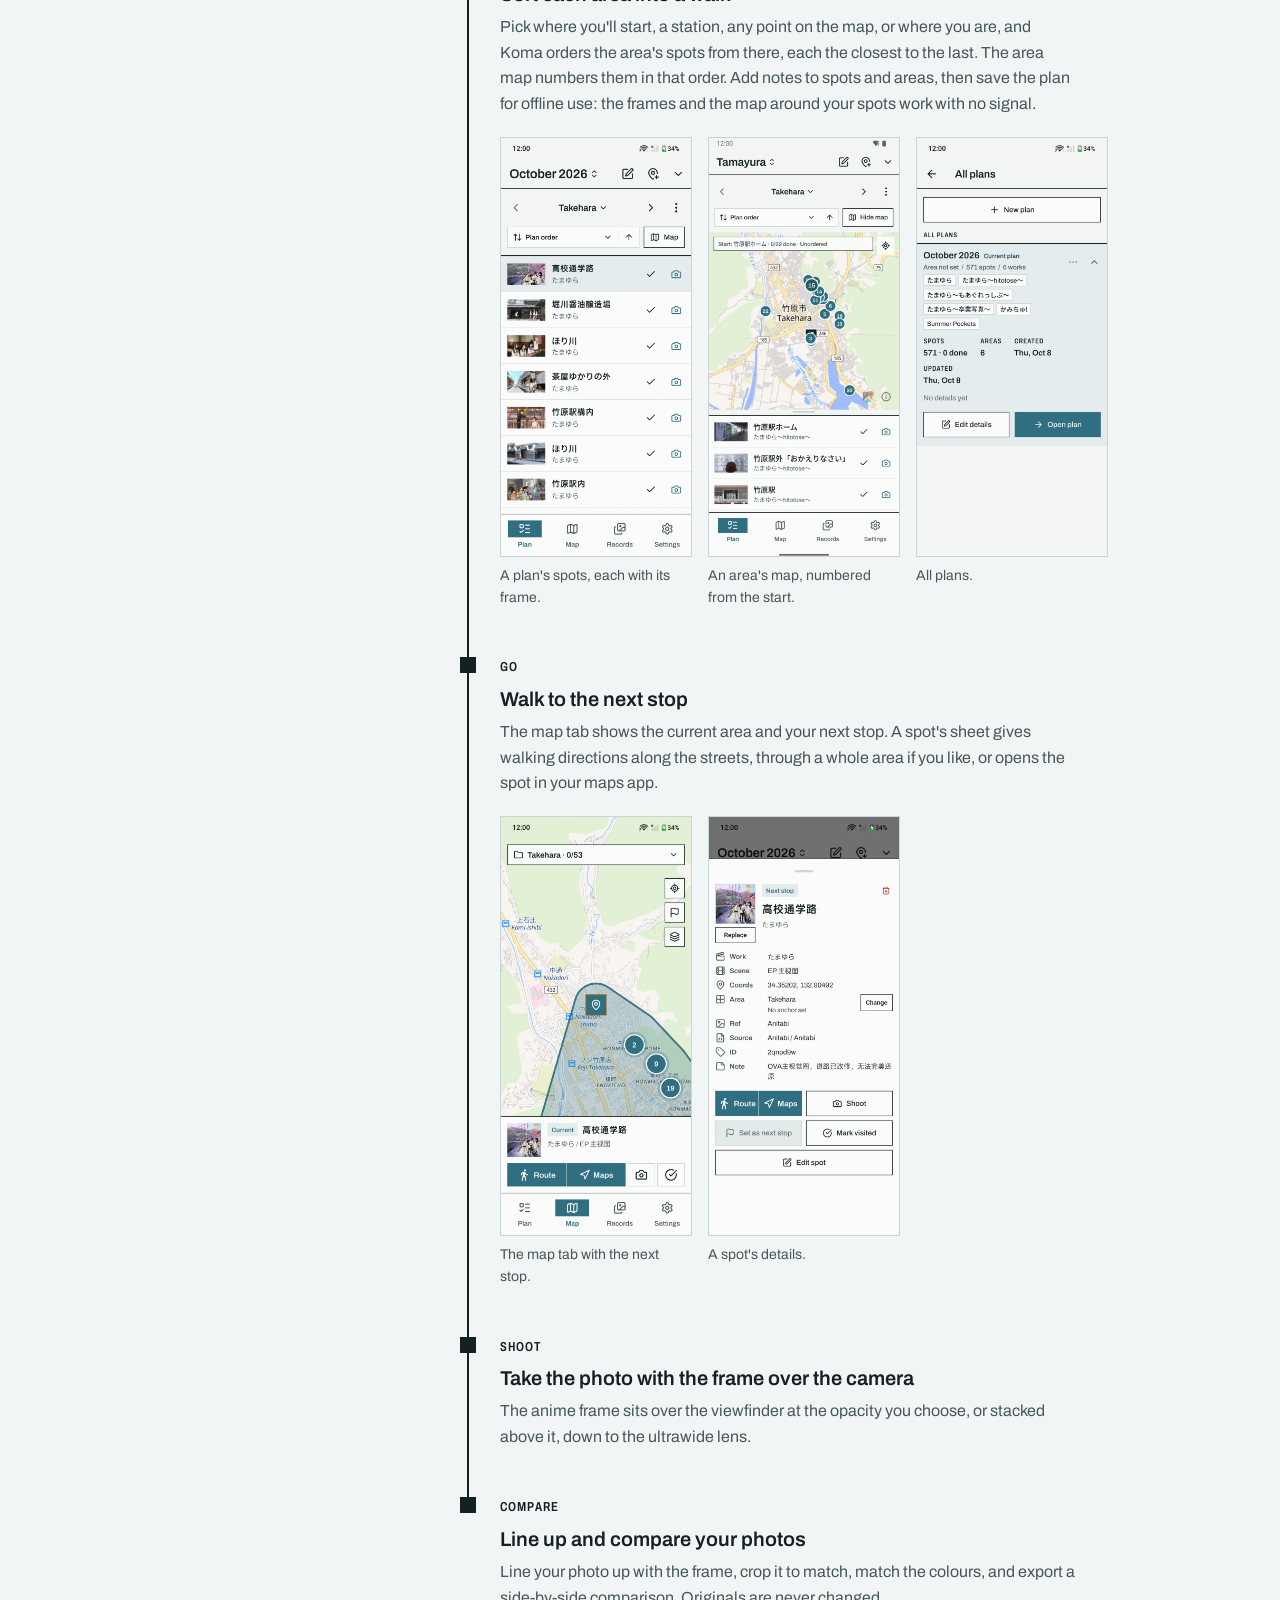
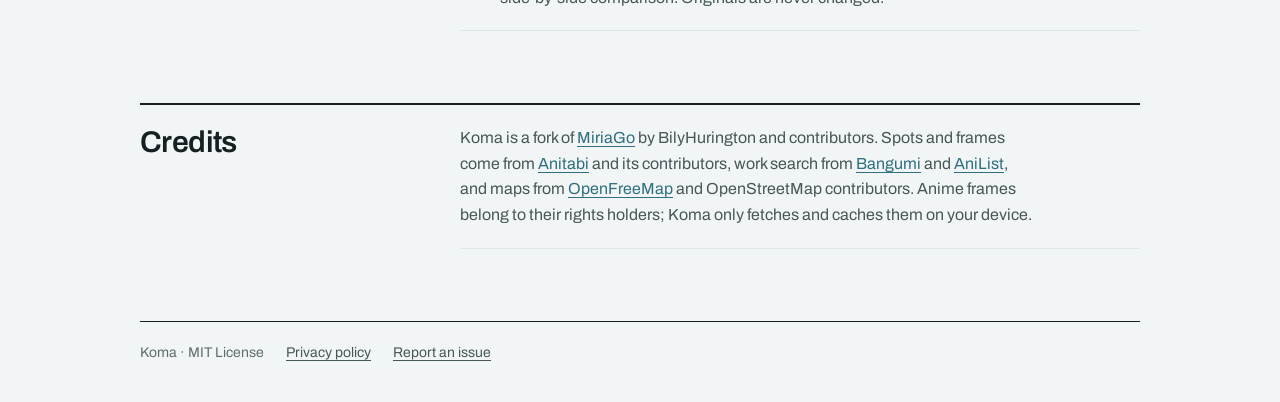
==== commit 5d471db1: "docs: show the numbered area map in the screenshots" ====
--- a/site/index.html
+++ b/site/index.html
@@ -133,7 +133,7 @@
           <p>Pick where you'll start, a station, any point on the map, or where you are, and Koma orders the area's spots from there, each the closest to the last. The area map numbers them in that order. Add notes to spots and areas, then save the plan for offline use: the frames and the map around your spots work with no signal.</p>
           <div class="shots">
             <figure><img src="screenshots/01-plan.webp" width="720" height="1584" loading="lazy" alt="Plan tab listing spots with their anime frames"><figcaption>A plan's spots, each with its frame.</figcaption></figure>
-            <figure><img src="screenshots/02-plan-map.webp" width="720" height="1584" loading="lazy" alt="Plan tab with the area map open"><figcaption>The same plan with its map open.</figcaption></figure>
+            <figure><img src="screenshots/02-plan-map.webp" width="720" height="1584" loading="lazy" alt="An area's map with its spots numbered in walking order from a start flag at Takehara Station"><figcaption>An area's map, numbered from the start.</figcaption></figure>
             <figure><img src="screenshots/06-plans.webp" width="720" height="1584" loading="lazy" alt="All plans with a plan's details opened"><figcaption>All plans.</figcaption></figure>
           </div>
         </li>
